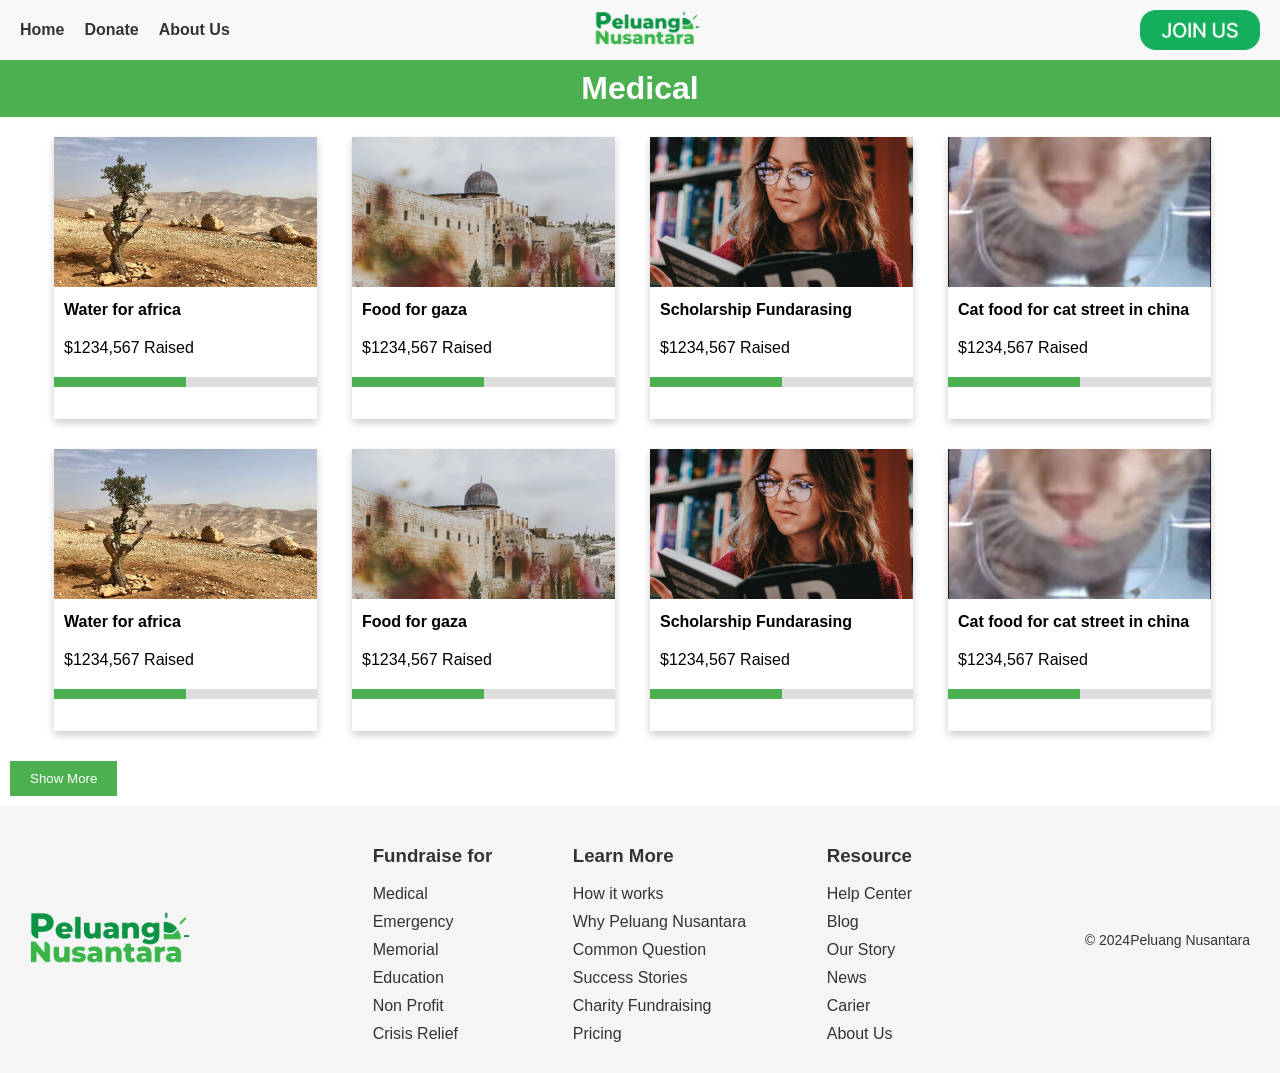
==== html/donationinti.html @ 49c1fcc0 "Update: added donation pages" ====
<!DOCTYPE html>
<html>

<head>
    <meta charset="UTF-8">
    <meta name="viewport" content="width=device-width, initial-scale=1.0">
    <title>Peluang Nusantara - Home</title>
    <link rel="stylesheet" href="../css/navbar.css">
    <link rel="stylesheet" href="../css/donationinti.css">
    <link rel="stylesheet" href="../css/footer-atass.css">
    <link rel="stylesheet" href="../css/footer-bawah.css">
</head>

<body>
    <header>
        <nav>
            <ul>
                <li><a href="../html/home.html">Home</a></li>
                <li><a href="../html/donationmenu.html">Donate</a></li>
                <li><a href="#">About Us</a></li>
                <!-- <li><a href="#">Contact</a></li> -->
            </ul>
        </nav>
        <a href="../html/home.html">
            <div class="mylogo"><img src="../assets/logo.png" alt=""></div>
        </a>
        <a href="../html/register.html" class="joinuss"><img src="../assets/join-us.png" alt=""></a>
    </header>

    <div class="title">
        <h1>Medical</h1>
    </div>

    <div class="container">
        <div class="card">
            <img src="../assets/desert.jpg"
                alt="Water for Africa" class="card-img">
            <div class="card-title">Water for africa</div>
            <div class="card-text">$1234,567 Raised</div>
            <div class="progress-container">
                <div class="progress-bar"></div>
            </div>
        </div>
        <div class="card">
            <img src="../assets/food.png"
                alt="Food for Gaza" class="card-img">
            <div class="card-title">Food for gaza</div>
            <div class="card-text">$1234,567 Raised</div>
            <div class="progress-container">
                <div class="progress-bar"></div>
            </div>
        </div>
        <div class="card">
            <img src="../assets/kevin-lehtla.jpg"
                alt="Scholarship Fundarasing" class="card-img">
            <div class="card-title">Scholarship Fundarasing</div>
            <div class="card-text">$1234,567 Raised</div>
            <div class="progress-container">
                <div class="progress-bar"></div>
            </div>
        </div>
        <div class="card">
            <img src="../assets/catFood.png"
                alt="Cat Food for Cat Street in China" class="card-img">
            <div class="card-title">Cat food for cat street in china</div>
            <div class="card-text">$1234,567 Raised</div>
            <div class="progress-container">
                <div class="progress-bar"></div>
            </div>
        </div>
    </div>

    <div class="container">
        <div class="card">
            <img src="../assets/desert.jpg"
                alt="Water for Africa" class="card-img">
            <div class="card-title">Water for africa</div>
            <div class="card-text">$1234,567 Raised</div>
            <div class="progress-container">
                <div class="progress-bar"></div>
            </div>
        </div>
        <div class="card">
            <img src="../assets/food.png"
                alt="Food for Gaza" class="card-img">
            <div class="card-title">Food for gaza</div>
            <div class="card-text">$1234,567 Raised</div>
            <div class="progress-container">
                <div class="progress-bar"></div>
            </div>
        </div>
        <div class="card">
            <img src="../assets/kevin-lehtla.jpg"
                alt="Scholarship Fundarasing" class="card-img">
            <div class="card-title">Scholarship Fundarasing</div>
            <div class="card-text">$1234,567 Raised</div>
            <div class="progress-container">
                <div class="progress-bar"></div>
            </div>
        </div>
        <div class="card">
            <img src="../assets/catFood.png"
                alt="Cat Food for Cat Street in China" class="card-img">
            <div class="card-title">Cat food for cat street in china</div>
            <div class="card-text">$1234,567 Raised</div>
            <div class="progress-container">
                <div class="progress-bar"></div>
            </div>
        </div>
    </div>

    <button class="btn">Show More</button>

    <footer class="footer">
        <div class="footer-logo">
            <div class="mylogo-footer"><img src="../assets/logo.png" alt="Peluang Nusantara Logo"></div>
        </div>
        <div class="footer-nav">
            <div>
                <h3>Fundraise for</h3>
                <ul>
                    <li><a href="../html/donationinti.html">Medical</a></li>
                    <li><a href="../html/donationinti.html">Emergency</a></li>
                    <li><a href="../html/donationinti.html">Memorial</a></li>
                    <li><a href="../html/donationinti.html">Education</a></li>
                    <li><a href="../html/donationinti.html">Non Profit</a></li>
                    <li><a href="../html/donationinti.html">Crisis Relief</a></li>
                </ul>
            </div>
            <div>
                <h3>Learn More</h3>
                <ul>
                    <li><a href="#">How it works</a></li>
                    <li><a href="#">Why Peluang Nusantara</a></li>
                    <li><a href="#">Common Question</a></li>
                    <li><a href="#">Success Stories</a></li>
                    <li><a href="#">Charity Fundraising</a></li>
                    <li><a href="#">Pricing</a></li>
                </ul>
            </div>
            <div>
                <h3>Resource</h3>
                <ul>
                    <li><a href="#">Help Center</a></li>
                    <li><a href="#">Blog</a></li>
                    <li><a href="#">Our Story</a></li>
                    <li><a href="#">News</a></li>
                    <li><a href="#">Carier</a></li>
                    <li><a href="#">About Us</a></li>
                </ul>
            </div>
        </div>
        <div class="footer-links">
            <a href="#">© 2024Peluang Nusantara</a>
            <!-- <a href="#">Terms</a>
            <a href="#">Privacy Notice</a>
            <a href="#">Legal</a>
            <a href="#">Accessibility Statement</a>
            <a href="#">Your Privacy Cookies</a> -->
        </div>
    </footer>

</body>

</html>
---- css/navbar.css ----
body {
  margin: 0;
  font-family: sans-serif;
}

header {
  display: flex;
  justify-content: space-between;
  align-items: center;
  padding: 10px 20px;
  background-color: #f8f8f8;
  box-shadow: 0px 2px 4px rgba(0, 0, 0, 0.1);
}

nav ul {
  display: flex;
  list-style-type: none;
  padding: 0;
  margin: 0;
}

nav ul li {
  margin-right: 20px;
}

nav ul li a {
  text-decoration: none;
  color: #333;
  font-weight: bold;
  transition: color 0.3s ease;
}

nav ul li a:hover {
  color: #007BFF;
}

.mylogo {
  position: absolute;
  left: 46%;
  transform: translateX(-50%);
  transform: translateY(-50%);
}

.mylogo img {
  max-height: 50px;
}

.joinuss {
  display: flex;
  align-items: center;
}

.joinuss img {
  max-height: 40px;
  transition: transform 0.3s ease;
}

.joinuss img:hover {
  transform: scale(1.1);
}
---- css/donationinti.css ----
body {
    font-family: Arial, sans-serif;
}

.container {
    display: flex;
    flex-wrap: wrap;
    justify-content: center;
}

.card {
    width: 263px;
    height: 282px;
    margin: 10px 25px 20px 10px;
    background-color: #fff;
    box-shadow: 0 4px 8px 0 rgba(0, 0, 0, 0.2);
    transition: 0.3s;
}

.card:hover {
    box-shadow: 0 8px 16px 0 rgba(0, 0, 0, 0.2);
}

.card-img {
    width: 100%;
    height: 150px;
    object-fit: cover;
}

.card-title {
    padding: 10px;
    font-weight: bold;
}

.card-text {
    padding: 10px;
}

.progress-container {
    width: 100%;
    height: 10px;
    background-color: #ddd;
    margin: 10px 0;
}

.progress-bar {
    height: 100%;
    background-color: #4CAF50;
    width: 50%;
    /* Adjust percentage as needed */
}

.btn {
    padding: 10px 20px;
    background-color: #4CAF50;
    color: white;
    border: none;
    cursor: pointer;
    margin: 10px;
}

.btn:hover {
    background-color: #3e8e41;
}

.title {
    text-align: center;
    padding: 10px;
    background-color: #4CAF50;
    color: white;
    margin-bottom: 10px;
}

.title h1 {
    margin: 0;
}
---- css/footer-atass.css ----
.footer {
    display: flex;
    justify-content: space-between;
    align-items: center;
    padding: 20px;
    background-color: #f5f5f5;
    color: #333;
}

.footer-logo {
    display: flex;
    align-items: center;
}

.footer-logo img {
    width: 180px;
    height: auto;
    margin-right: 10px;
}

.footer-nav {
    display: flex;
    justify-content: space-around;
    width: 50%;
}

.footer-nav ul {
    list-style: none;
    padding: 0;
    margin: 0;
}

.footer-nav li {
    margin-bottom: 10px;
}

.footer-nav a {
    color: #333;
    text-decoration: none;
}

.footer-nav a:hover {
    text-decoration: underline;
}
---- css/footer-bawah.css ----
/* Footer Links */
.footer-links {
  display: flex;
  justify-content: space-between;
  align-items: center;
  margin-top: 20px;
  margin-bottom: 20px;
}

.footer-links a {
  color: #333;
  text-decoration: none;
  font-size: 14px;
  font-weight: 400;
  margin: -10px 10px;
}

.footer-links a:hover {
  text-decoration: underline;
}
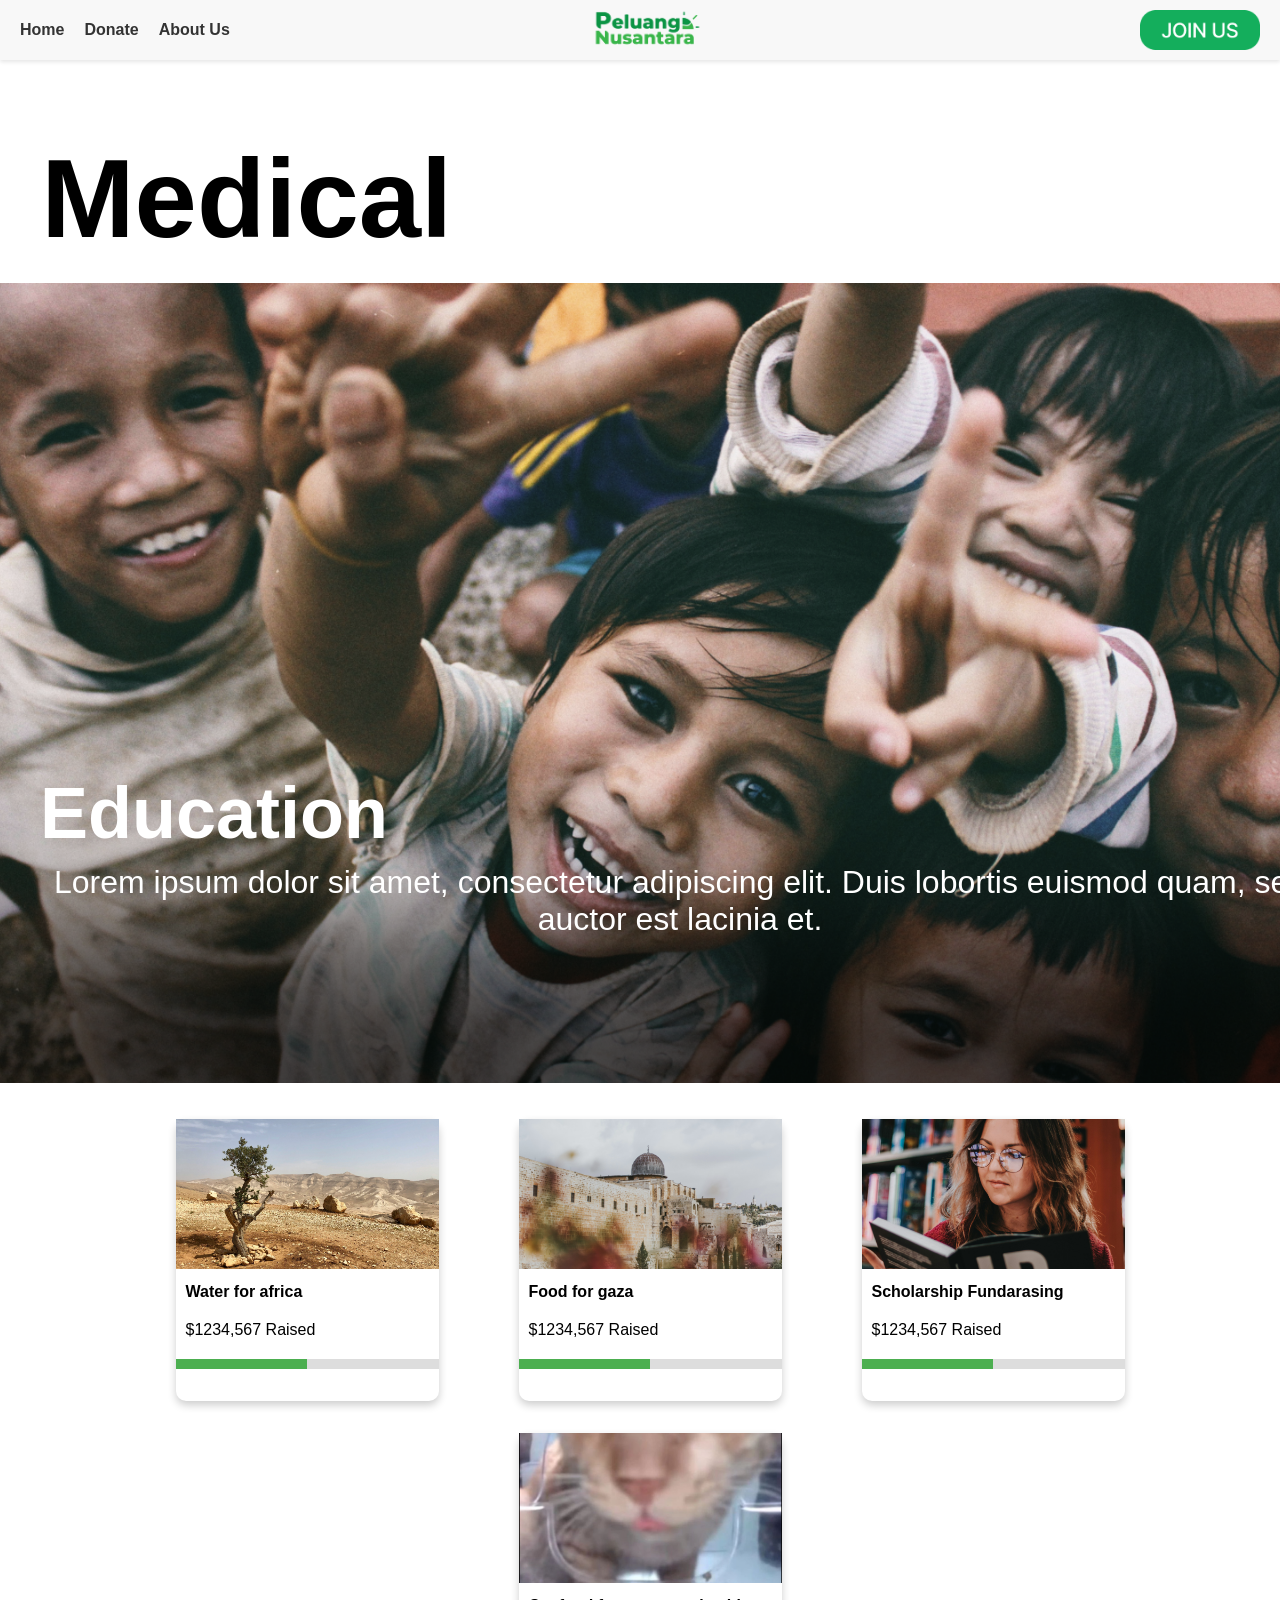
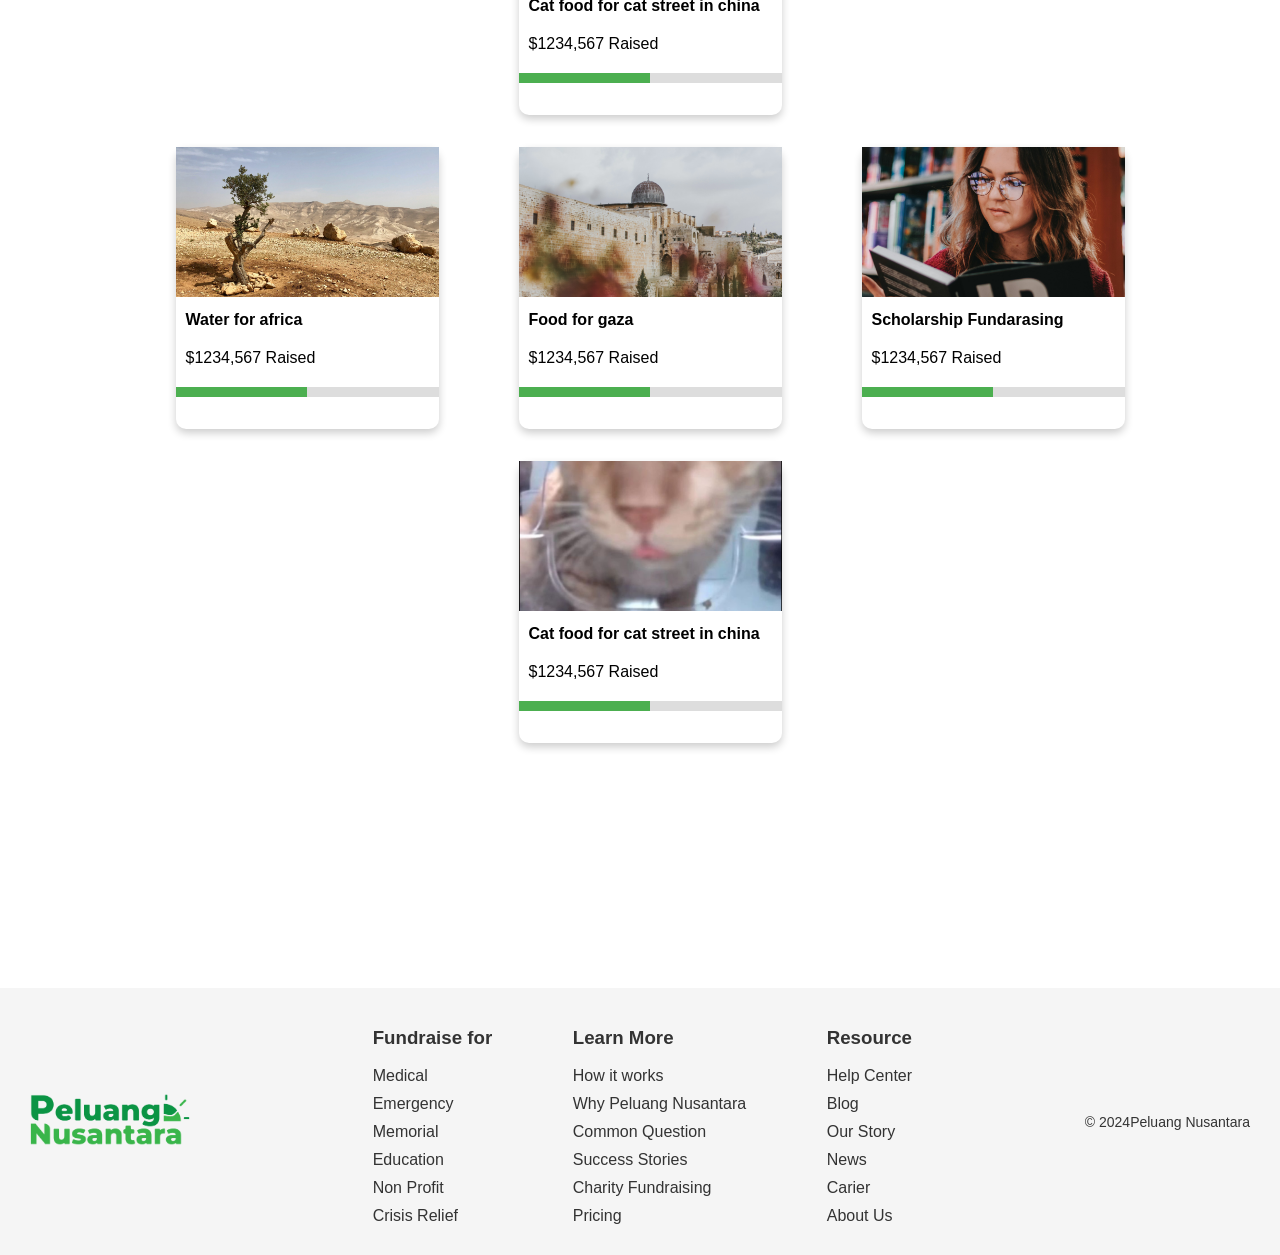
==== commit 4e402803: "Update: polishing the websites look" ====
--- a/html/donationinti.html
+++ b/html/donationinti.html
@@ -31,81 +31,107 @@
         <h1>Medical</h1>
     </div>
 
-    <div class="container">
-        <div class="card">
-            <img src="../assets/desert.jpg"
-                alt="Water for Africa" class="card-img">
-            <div class="card-title">Water for africa</div>
-            <div class="card-text">$1234,567 Raised</div>
-            <div class="progress-container">
-                <div class="progress-bar"></div>
-            </div>
-        </div>
-        <div class="card">
-            <img src="../assets/food.png"
-                alt="Food for Gaza" class="card-img">
-            <div class="card-title">Food for gaza</div>
-            <div class="card-text">$1234,567 Raised</div>
-            <div class="progress-container">
-                <div class="progress-bar"></div>
-            </div>
-        </div>
-        <div class="card">
-            <img src="../assets/kevin-lehtla.jpg"
-                alt="Scholarship Fundarasing" class="card-img">
-            <div class="card-title">Scholarship Fundarasing</div>
-            <div class="card-text">$1234,567 Raised</div>
-            <div class="progress-container">
-                <div class="progress-bar"></div>
-            </div>
-        </div>
-        <div class="card">
-            <img src="../assets/catFood.png"
-                alt="Cat Food for Cat Street in China" class="card-img">
-            <div class="card-title">Cat food for cat street in china</div>
-            <div class="card-text">$1234,567 Raised</div>
-            <div class="progress-container">
-                <div class="progress-bar"></div>
+    <div class="lower-container">
+        <div class="lower-category">
+            <img src="../assets/education.png" alt="Education">
+            <div class="overlay">
+                <h3>Education</h3>
+                <p>Lorem ipsum dolor sit amet, consectetur adipiscing elit. Duis lobortis euismod quam, sed auctor
+                    est lacinia
+                    et.
+                </p>
+                <button>
+                    <a href="information.html">
+                        <strong>Learn More</strong>
+                    </a>
+                </button>
             </div>
         </div>
     </div>
 
     <div class="container">
         <div class="card">
-            <img src="../assets/desert.jpg"
-                alt="Water for Africa" class="card-img">
-            <div class="card-title">Water for africa</div>
-            <div class="card-text">$1234,567 Raised</div>
-            <div class="progress-container">
-                <div class="progress-bar"></div>
-            </div>
+            <a href="information.html">
+                <img src="../assets/desert.jpg" alt="Water for Africa" class="card-img">
+                <div class="card-title">Water for africa</div>
+                <div class="card-text">$1234,567 Raised</div>
+                <div class="progress-container">
+                    <div class="progress-bar"></div>
+                </div>
+            </a>
         </div>
         <div class="card">
-            <img src="../assets/food.png"
-                alt="Food for Gaza" class="card-img">
-            <div class="card-title">Food for gaza</div>
-            <div class="card-text">$1234,567 Raised</div>
-            <div class="progress-container">
-                <div class="progress-bar"></div>
-            </div>
+            <a href="information.html">
+                <img src="../assets/food.png" alt="Food for Gaza" class="card-img">
+                <div class="card-title">Food for gaza</div>
+                <div class="card-text">$1234,567 Raised</div>
+                <div class="progress-container">
+                    <div class="progress-bar"></div>
+                </div>
+            </a>
         </div>
         <div class="card">
-            <img src="../assets/kevin-lehtla.jpg"
-                alt="Scholarship Fundarasing" class="card-img">
-            <div class="card-title">Scholarship Fundarasing</div>
-            <div class="card-text">$1234,567 Raised</div>
-            <div class="progress-container">
-                <div class="progress-bar"></div>
-            </div>
+            <a href="information.html">
+                <img src="../assets/kevin-lehtla.jpg" alt="Scholarship Fundarasing" class="card-img">
+                <div class="card-title">Scholarship Fundarasing</div>
+                <div class="card-text">$1234,567 Raised</div>
+                <div class="progress-container">
+                    <div class="progress-bar"></div>
+                </div>
+            </a>
         </div>
         <div class="card">
-            <img src="../assets/catFood.png"
-                alt="Cat Food for Cat Street in China" class="card-img">
-            <div class="card-title">Cat food for cat street in china</div>
-            <div class="card-text">$1234,567 Raised</div>
-            <div class="progress-container">
-                <div class="progress-bar"></div>
-            </div>
+            <a href="information.html">
+                <img src="../assets/catFood.png" alt="Cat Food for Cat Street in China" class="card-imgs">
+                <div class="card-title">Cat food for cat street in china</div>
+                <div class="card-text">$1234,567 Raised</div>
+                <div class="progress-container">
+                    <div class="progress-bar"></div>
+                </div>
+            </a>
+        </div>
+    </div>
+
+    <div class="container">
+        <div class="card">
+            <a href="information.html">
+                <img src="../assets/desert.jpg" alt="Water for Africa" class="card-img">
+                <div class="card-title">Water for africa</div>
+                <div class="card-text">$1234,567 Raised</div>
+                <div class="progress-container">
+                    <div class="progress-bar"></div>
+                </div>
+            </a>
+        </div>
+        <div class="card">
+            <a href="information.html">
+                <img src="../assets/food.png" alt="Food for Gaza" class="card-img">
+                <div class="card-title">Food for gaza</div>
+                <div class="card-text">$1234,567 Raised</div>
+                <div class="progress-container">
+                    <div class="progress-bar"></div>
+                </div>
+            </a>
+        </div>
+        <div class="card">
+            <a href="information.html">
+                <img src="../assets/kevin-lehtla.jpg" alt="Scholarship Fundarasing" class="card-img">
+                <div class="card-title">Scholarship Fundarasing</div>
+                <div class="card-text">$1234,567 Raised</div>
+                <div class="progress-container">
+                    <div class="progress-bar"></div>
+                </div>
+            </a>
+        </div>
+        <div class="card">
+            <a href="information.html">
+                <img src="../assets/catFood.png" alt="Cat Food for Cat Street in China" class="card-img">
+                <div class="card-title">Cat food for cat street in china</div>
+                <div class="card-text">$1234,567 Raised</div>
+                <div class="progress-container">
+                    <div class="progress-bar"></div>
+                </div>
+            </a>
         </div>
     </div>
 
--- a/css/donationinti.css
+++ b/css/donationinti.css
@@ -1,5 +1,83 @@
 body {
     font-family: Arial, sans-serif;
+}
+
+.lower-container {
+    display: block;
+}
+
+.lower-container img {
+    width: 100%;
+    height: 100%;
+    object-fit: cover;
+}
+
+.lower-container a {
+    text-decoration: none;
+    color: inherit;
+    display: block;
+    padding: 20px 0;
+}
+
+.lower-category {
+    position: relative;
+    width: 100%;
+    height: 800px;
+    box-sizing: border-box;
+    overflow: hidden;
+}
+
+.lower-category .overlay {
+    position: absolute;
+    top: 0;
+    left: 0;
+    width: 100%;
+    height: 100%;
+    color: white;
+    display: flex;
+    flex-direction: column;
+    align-items: baseline;
+    justify-content: end;
+    text-align: center;
+    padding: 20px;
+    border-radius: 10px;
+}
+
+.lower-category .overlay button {
+    color: black;
+    transform: translate(446%, -50%);
+    border-radius: 67px;
+    width: 7em;
+    height: 2em;
+    font-size: 3em;
+}
+
+.lower-category h3 {
+    margin: 20px 20px 10px;
+    font-size: 4.5rem;
+}
+
+.lower-category p {
+    margin: 0 0 69px;
+    font-size: 2rem;
+}
+
+.button {
+    display: block;
+    width: 150px;
+    padding: 10px;
+    margin: 20px auto;
+    background-color: #008CBA;
+    color: #fff;
+    text-align: center;
+    text-decoration: none;
+    display: inline-block;
+    font-size: 16px;
+    border-radius: 5px;
+}
+
+.button:hover {
+    background-color: #0077cc;
 }
 
 .container {
@@ -11,10 +89,16 @@
 .card {
     width: 263px;
     height: 282px;
-    margin: 10px 25px 20px 10px;
+    margin: 36px 30px -4px 50px;
     background-color: #fff;
     box-shadow: 0 4px 8px 0 rgba(0, 0, 0, 0.2);
     transition: 0.3s;
+    border-radius: 10px;
+}
+
+.card a{
+    text-decoration: none;
+    color: black;
 }
 
 .card:hover {
@@ -22,6 +106,12 @@
 }
 
 .card-img {
+    width: 100%;
+    height: 150px;
+    object-fit: cover;
+}
+
+.card-imgs {
     width: 100%;
     height: 150px;
     object-fit: cover;
@@ -56,7 +146,10 @@
     color: white;
     border: none;
     cursor: pointer;
-    margin: 10px;
+    margin: 4em 2em 2em 2em;
+    font-size: 2em;
+    border-radius: 18px;
+    transform: translate(667%);
 }
 
 .btn:hover {
@@ -64,11 +157,15 @@
 }
 
 .title {
-    text-align: center;
+    /* text-align: center; */
     padding: 10px;
-    background-color: #4CAF50;
-    color: white;
+    /* background-color: #4CAF50; */
+    color: black;
     margin-bottom: 10px;
+    font-size: 3.5rem;
+    transform: translateX(3%);
+    margin-top: 5%;
+    max-width: 80%;
 }
 
 .title h1 {
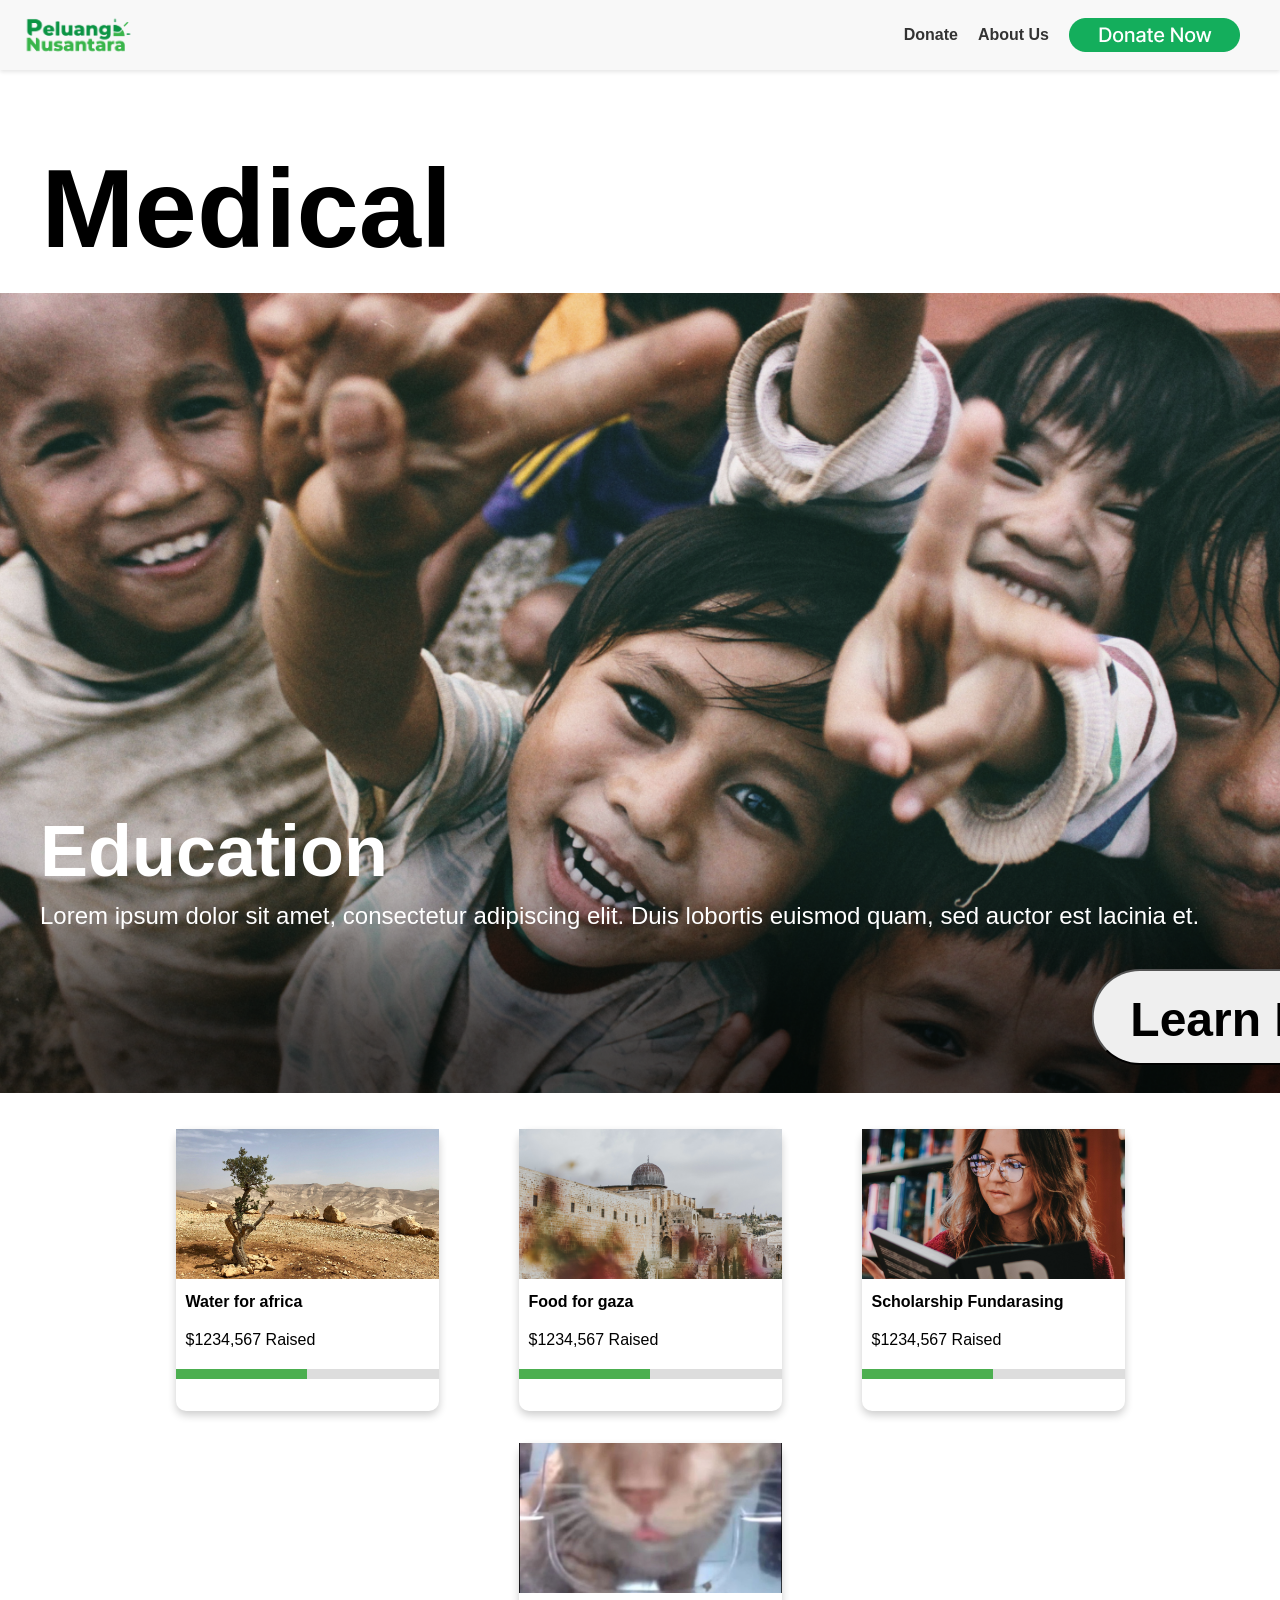
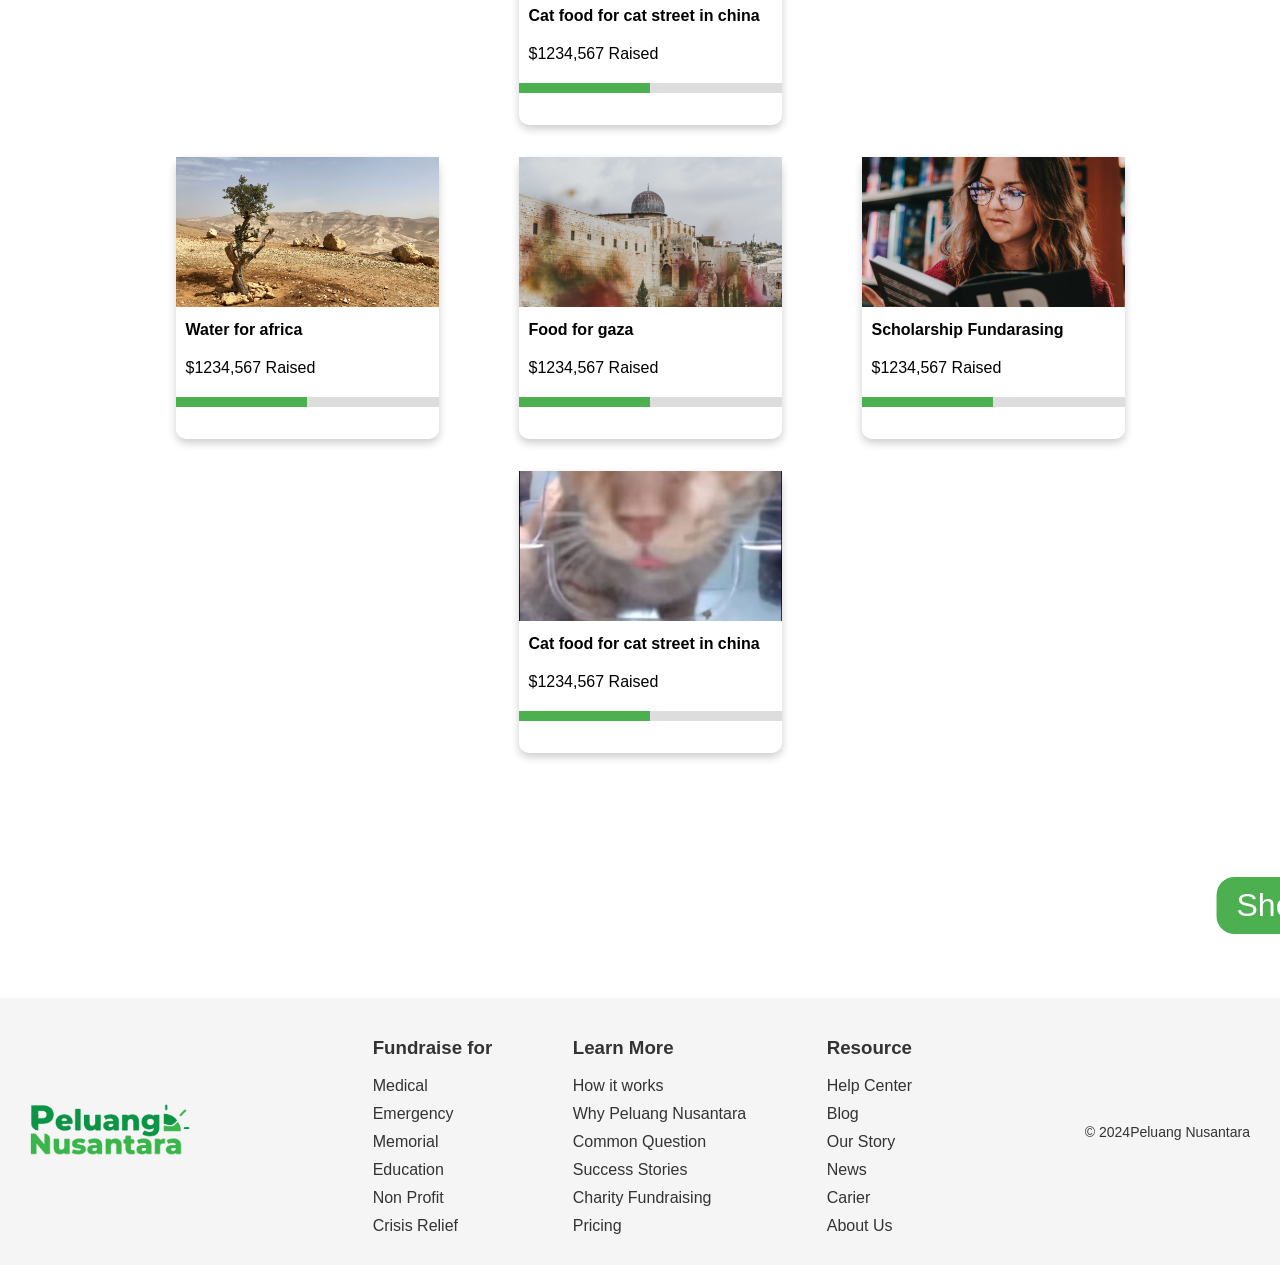
==== commit 29f6d41d: "Update: Navbar Update" ====
--- a/html/donationinti.html
+++ b/html/donationinti.html
@@ -13,18 +13,15 @@
 
 <body>
     <header>
+        <a href="../html/home.html"><div class="mylogo"><img src="../assets/logo.png" alt=""></div></a>
         <nav>
             <ul>
-                <li><a href="../html/home.html">Home</a></li>
+                <!-- <li><a href="../html/home.html">Home</a></li> -->
                 <li><a href="../html/donationmenu.html">Donate</a></li>
                 <li><a href="#">About Us</a></li>
-                <!-- <li><a href="#">Contact</a></li> -->
+                <li><a href="../html/register.html" class="joinuss"><img src="../assets/btn2.png" alt=""></a></li>
             </ul>
         </nav>
-        <a href="../html/home.html">
-            <div class="mylogo"><img src="../assets/logo.png" alt=""></div>
-        </a>
-        <a href="../html/register.html" class="joinuss"><img src="../assets/join-us.png" alt=""></a>
     </header>
 
     <div class="title">
--- a/css/navbar.css
+++ b/css/navbar.css
@@ -17,6 +17,7 @@
   list-style-type: none;
   padding: 0;
   margin: 0;
+  align-items: center;
 }
 
 nav ul li {
@@ -35,10 +36,12 @@
 }
 
 .mylogo {
-  position: absolute;
+  /* position: absolute;
   left: 46%;
   transform: translateX(-50%);
-  transform: translateY(-50%);
+  transform: translateY(-50%); */
+  display: flex;
+  justify-content: left;
 }
 
 .mylogo img {
--- a/css/donationinti.css
+++ b/css/donationinti.css
@@ -45,7 +45,7 @@
 
 .lower-category .overlay button {
     color: black;
-    transform: translate(446%, -50%);
+    transform: translate(313%, -50%);
     border-radius: 67px;
     width: 7em;
     height: 2em;
@@ -58,8 +58,8 @@
 }
 
 .lower-category p {
-    margin: 0 0 69px;
-    font-size: 2rem;
+    margin: 0 0 87px;
+    font-size: 1.5rem;
 }
 
 .button {
@@ -96,7 +96,7 @@
     border-radius: 10px;
 }
 
-.card a{
+.card a {
     text-decoration: none;
     color: black;
 }
@@ -149,7 +149,7 @@
     margin: 4em 2em 2em 2em;
     font-size: 2em;
     border-radius: 18px;
-    transform: translate(667%);
+    transform: translate(571%);
 }
 
 .btn:hover {
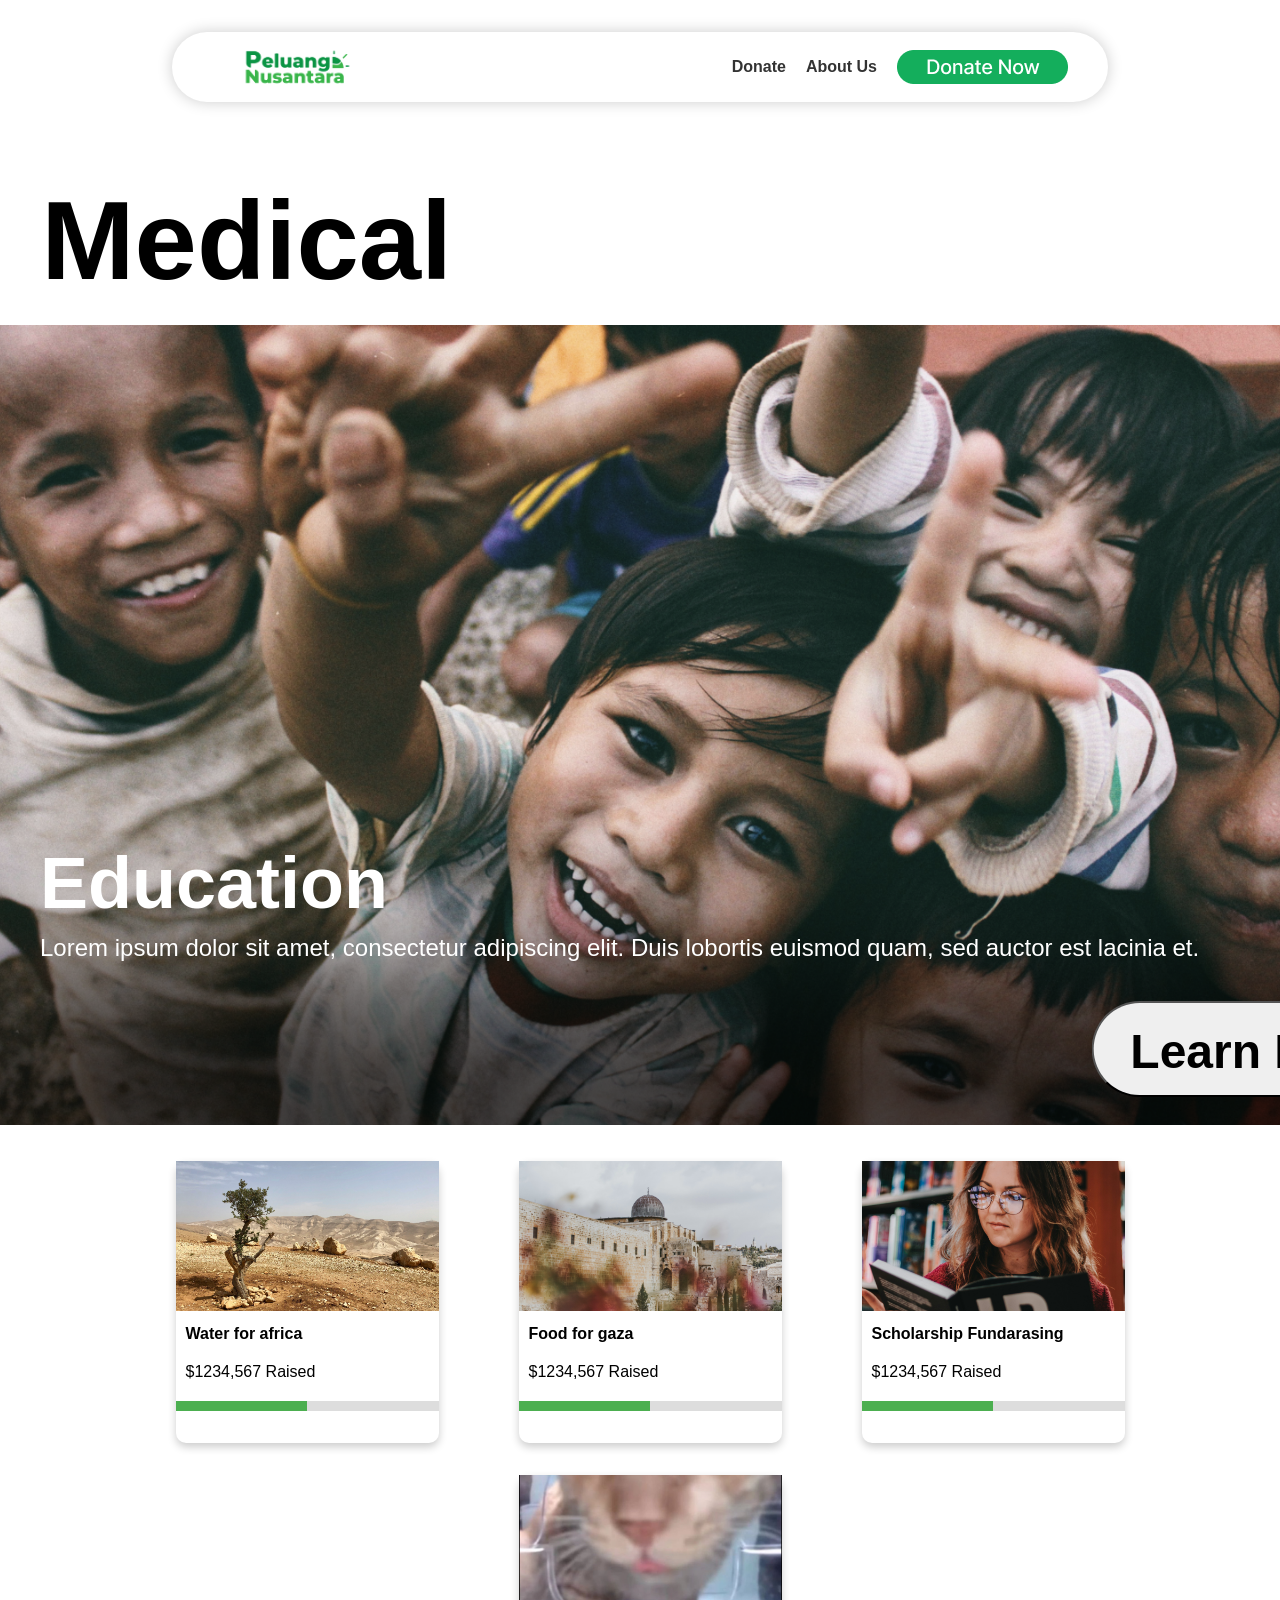
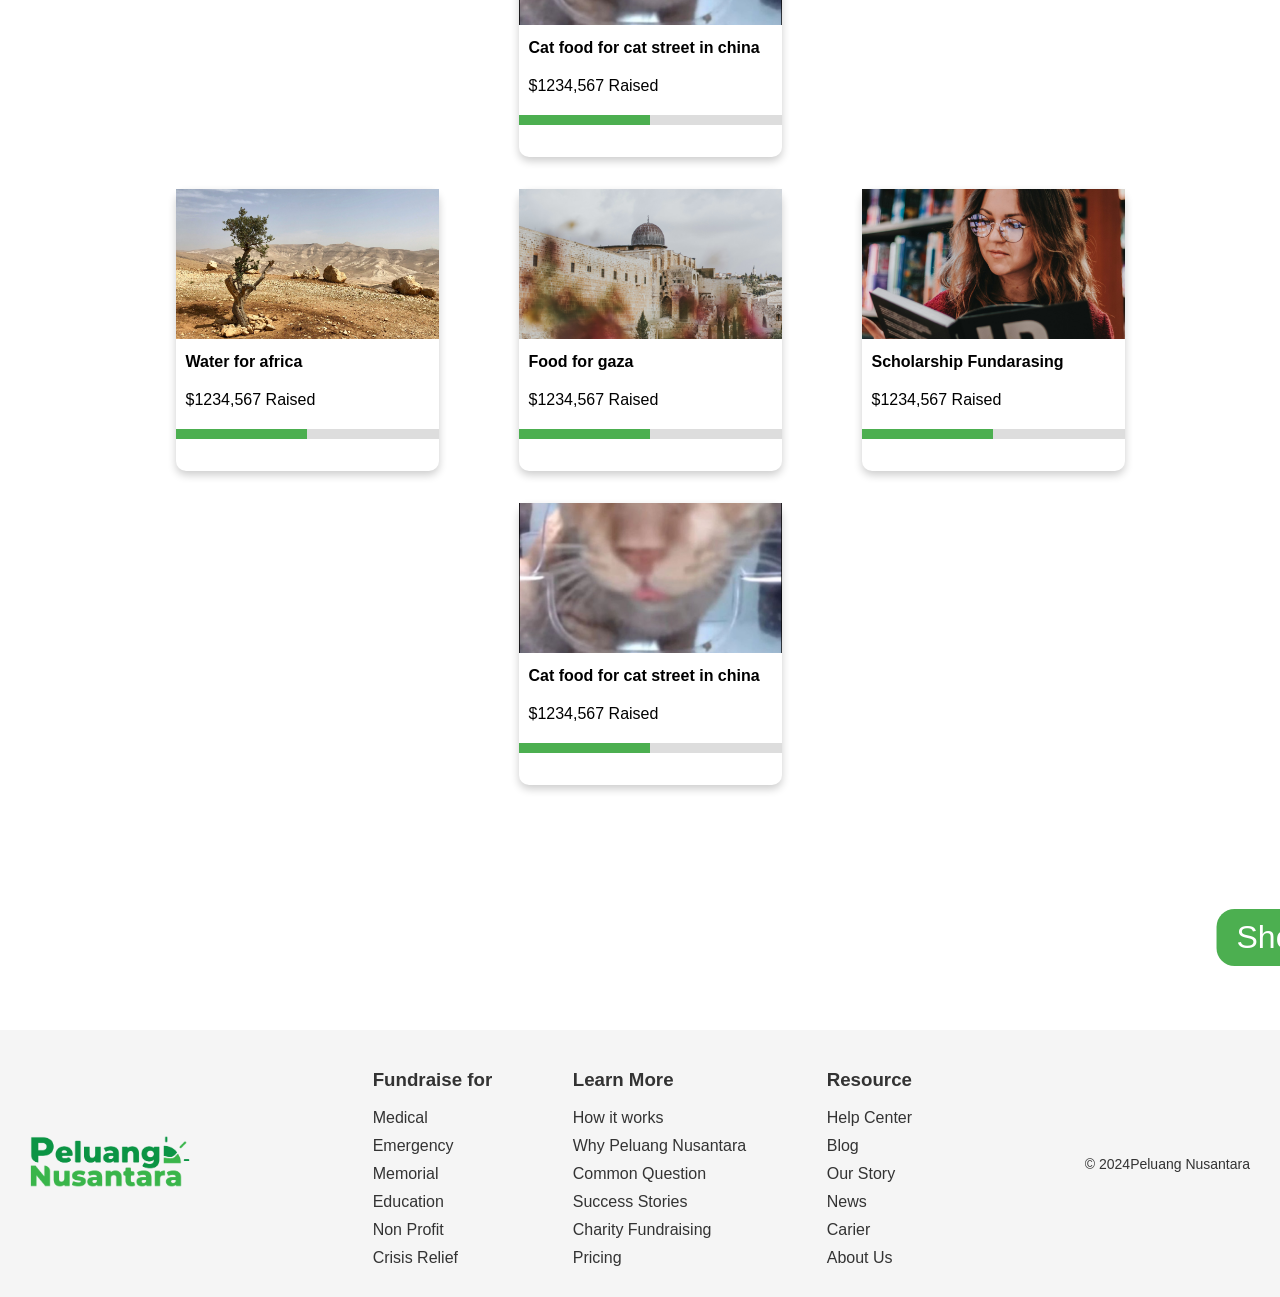
==== commit 1d082afc: "Update: Updated css styling to fit figma's style" ====
--- a/html/donationinti.html
+++ b/html/donationinti.html
@@ -13,15 +13,19 @@
 
 <body>
     <header>
-        <a href="../html/home.html"><div class="mylogo"><img src="../assets/logo.png" alt=""></div></a>
-        <nav>
-            <ul>
-                <!-- <li><a href="../html/home.html">Home</a></li> -->
-                <li><a href="../html/donationmenu.html">Donate</a></li>
-                <li><a href="#">About Us</a></li>
-                <li><a href="../html/register.html" class="joinuss"><img src="../assets/btn2.png" alt=""></a></li>
-            </ul>
-        </nav>
+        <div class="navbar">
+            <a href="../html/home.html">
+                <div class="mylogo"><img src="../assets/logo.png" alt=""></div>
+            </a>
+            <nav>
+                <ul>
+                    <!-- <li><a href="../html/home.html">Home</a></li> -->
+                    <li><a href="../html/donationmenu.html">Donate</a></li>
+                    <li><a href="#">About Us</a></li>
+                    <li><a href="../html/register.html" class="joinuss"><img src="../assets/btn2.png" alt=""></a></li>
+                </ul>
+            </nav>
+        </div>
     </header>
 
     <div class="title">
--- a/css/navbar.css
+++ b/css/navbar.css
@@ -5,11 +5,19 @@
 
 header {
   display: flex;
+  justify-content: center;
+}
+
+.navbar {
+  display: flex;
   justify-content: space-between;
   align-items: center;
   padding: 10px 20px;
-  background-color: #f8f8f8;
-  box-shadow: 0px 2px 4px rgba(0, 0, 0, 0.1);
+  background-color: rgba(255, 255, 255, 1);
+  box-shadow: 0px 0px 15px rgba(0, 0, 0, 0.2);
+  width: 70%;
+  border-radius: 40px;
+  margin-top: 2em;
 }
 
 nav ul {
@@ -46,6 +54,7 @@
 
 .mylogo img {
   max-height: 50px;
+  margin-left: 40%;
 }
 
 .joinuss {
--- a/css/footer-atass.css
+++ b/css/footer-atass.css
@@ -28,6 +28,7 @@
     list-style: none;
     padding: 0;
     margin: 0;
+    text-align: left;
 }
 
 .footer-nav li {
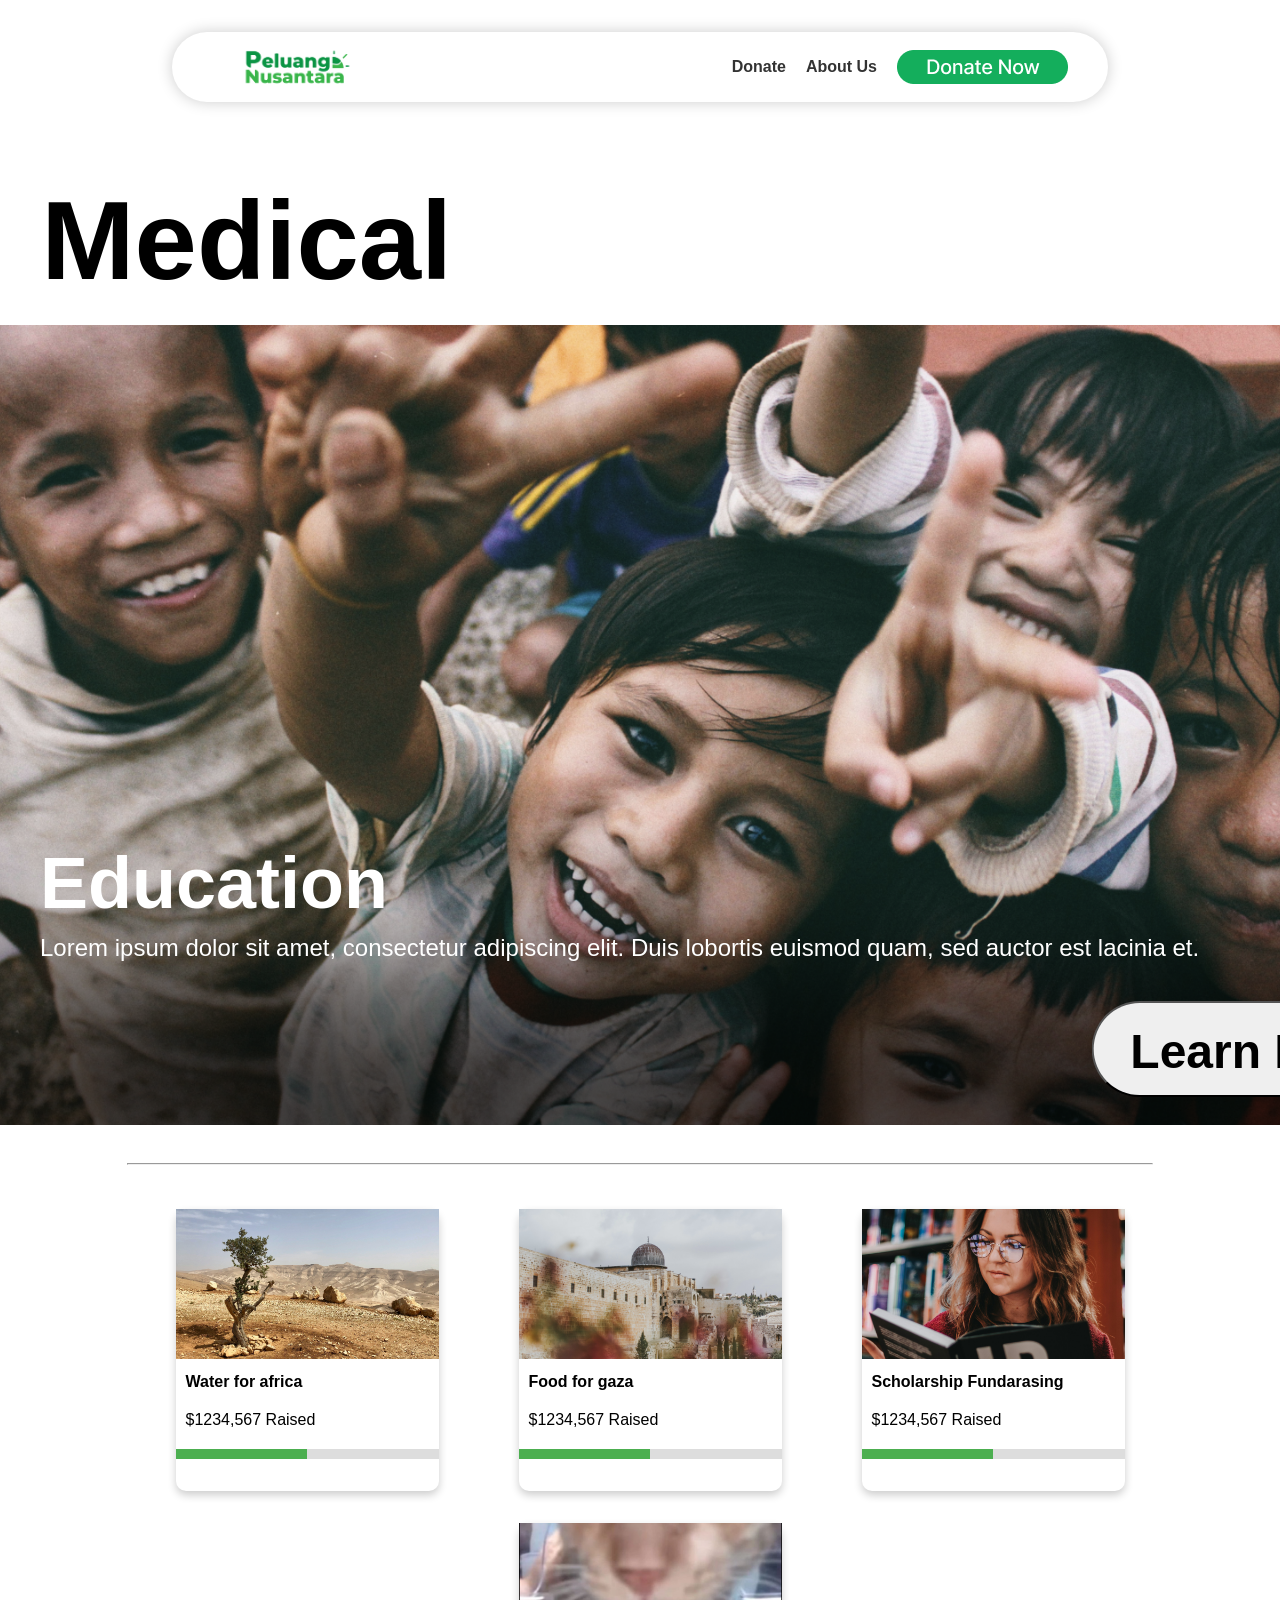
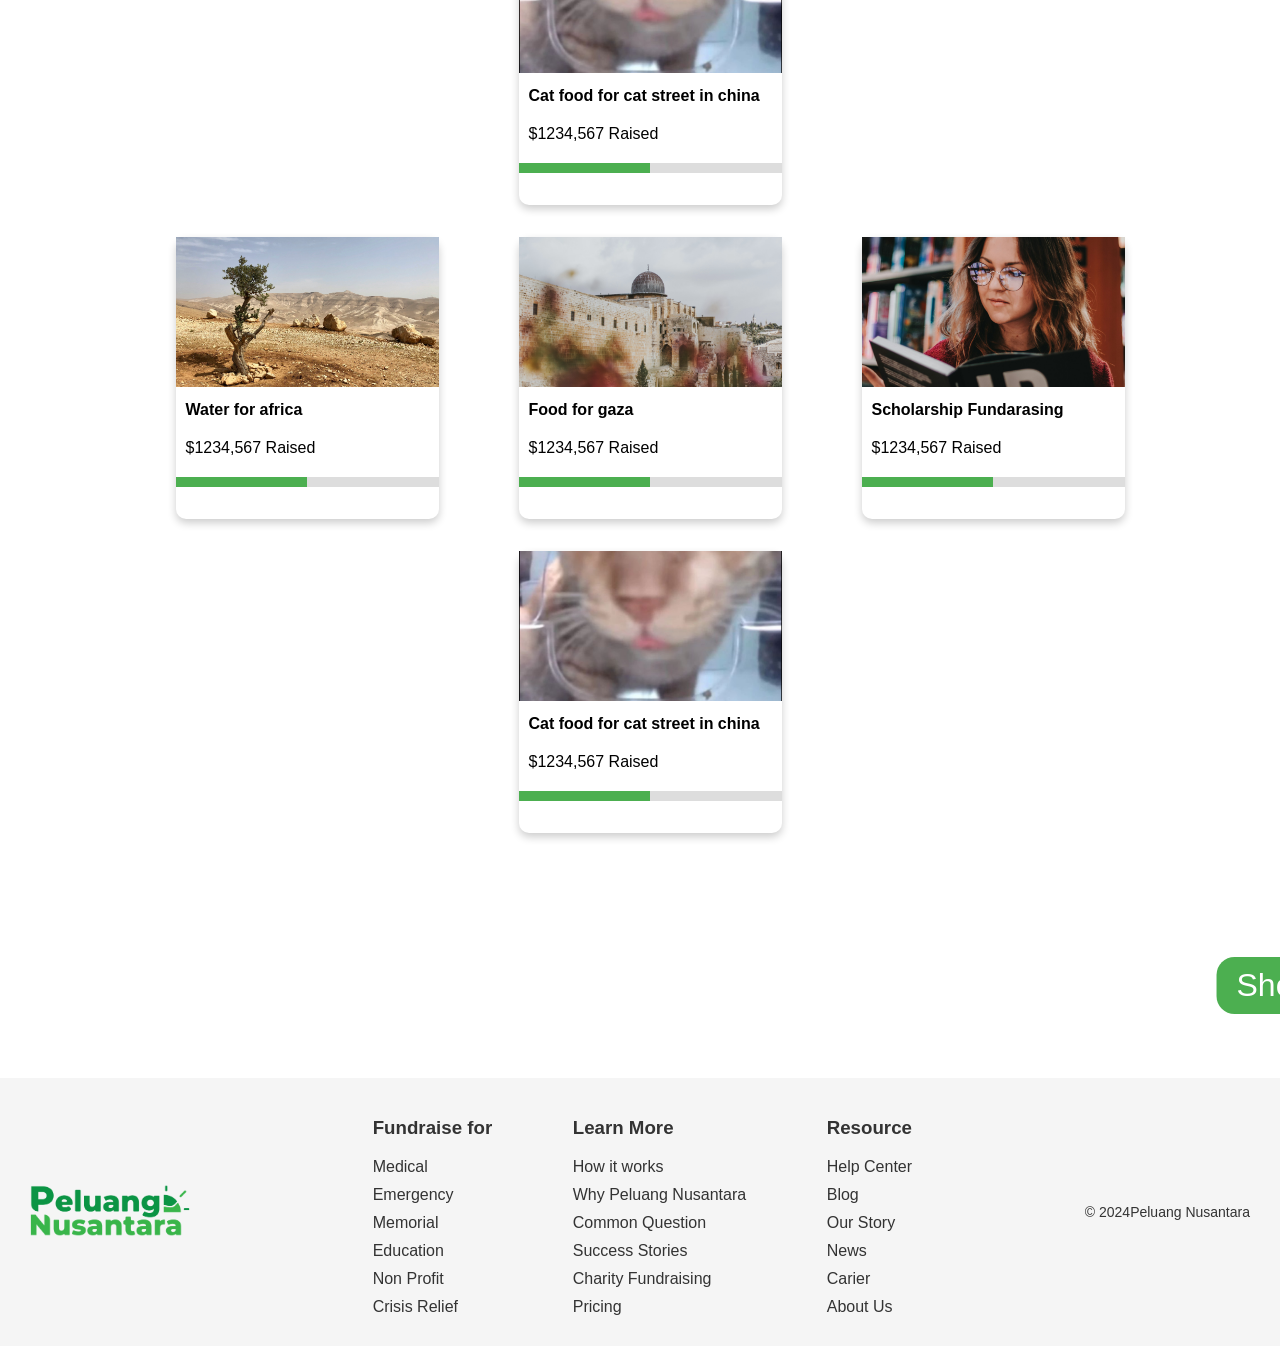
==== commit 1530e73a: "Update: Css styling for better spacing" ====
--- a/html/donationinti.html
+++ b/html/donationinti.html
@@ -49,7 +49,7 @@
             </div>
         </div>
     </div>
-
+    <hr>
     <div class="container">
         <div class="card">
             <a href="information.html">
--- a/css/donationinti.css
+++ b/css/donationinti.css
@@ -1,5 +1,10 @@
 body {
     font-family: Arial, sans-serif;
+}
+
+hr {
+    margin-top: 3%;
+    max-width: 80%;
 }
 
 .lower-container {
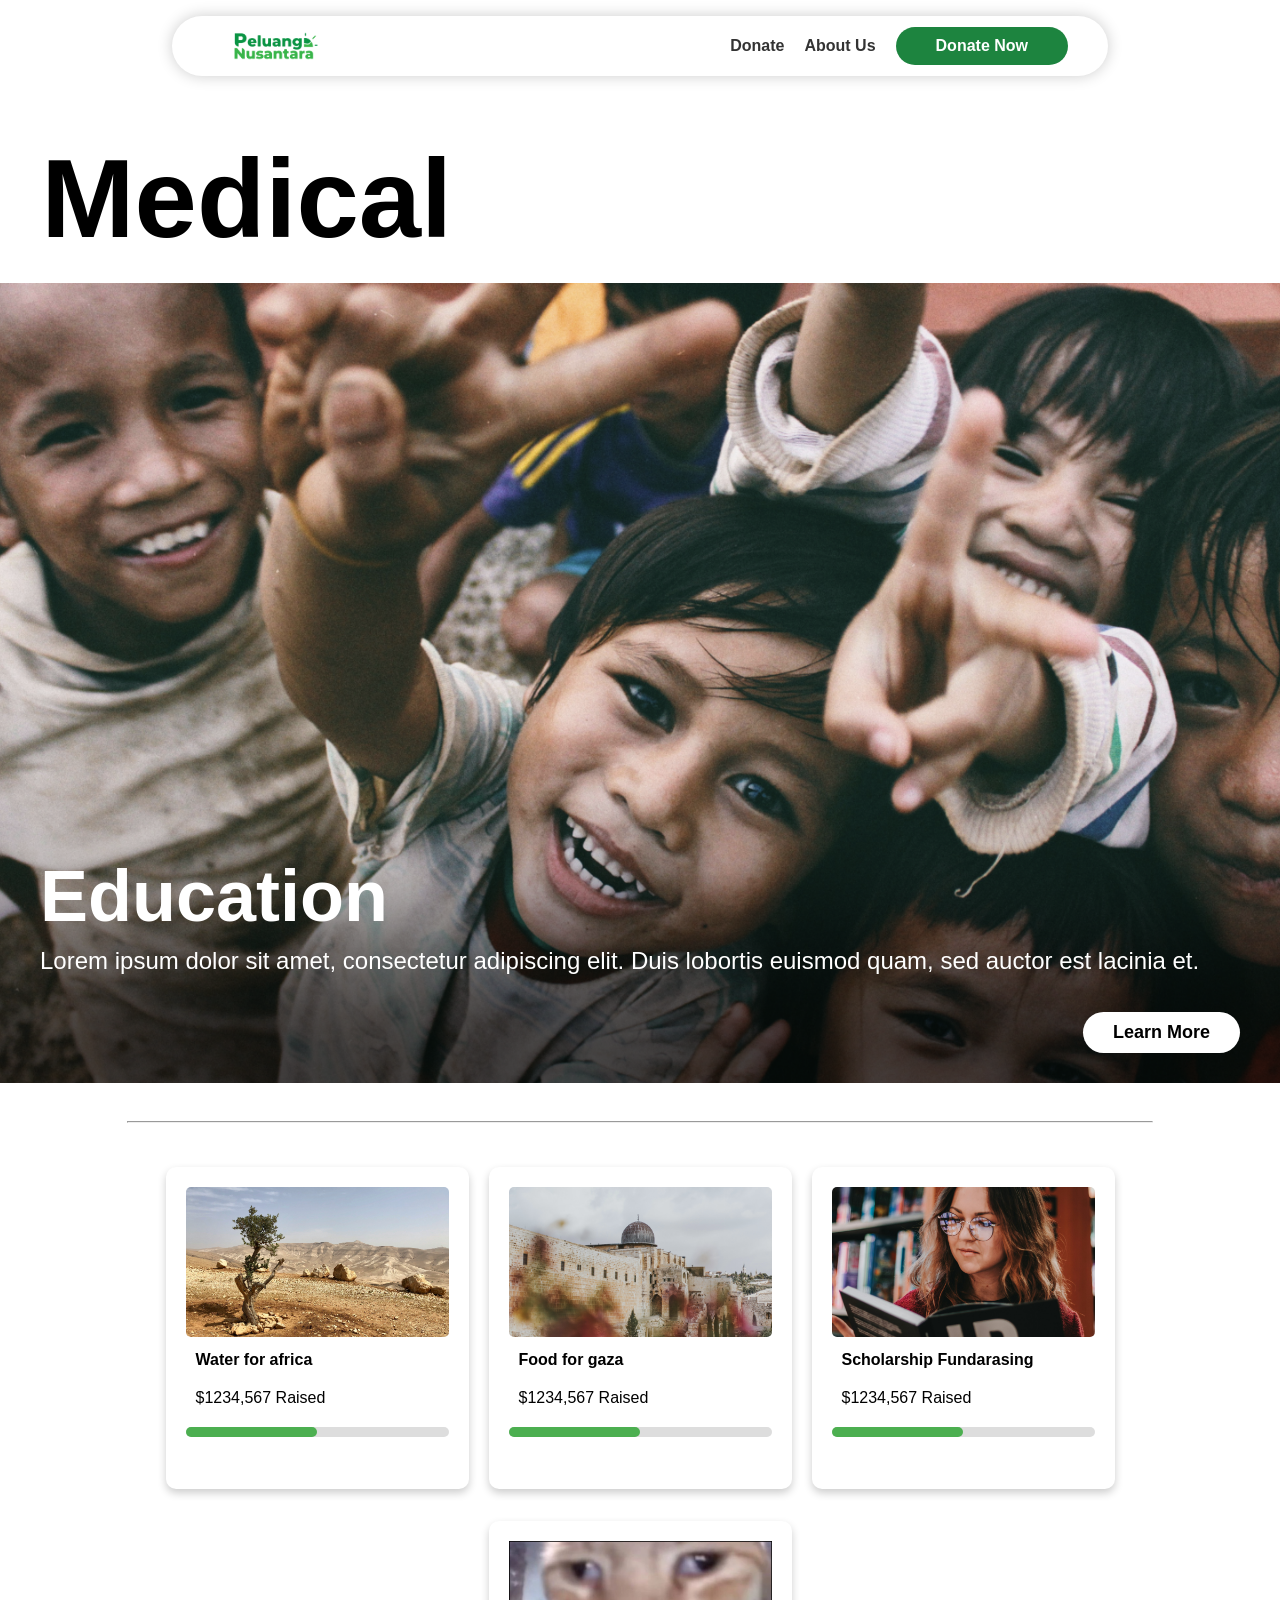
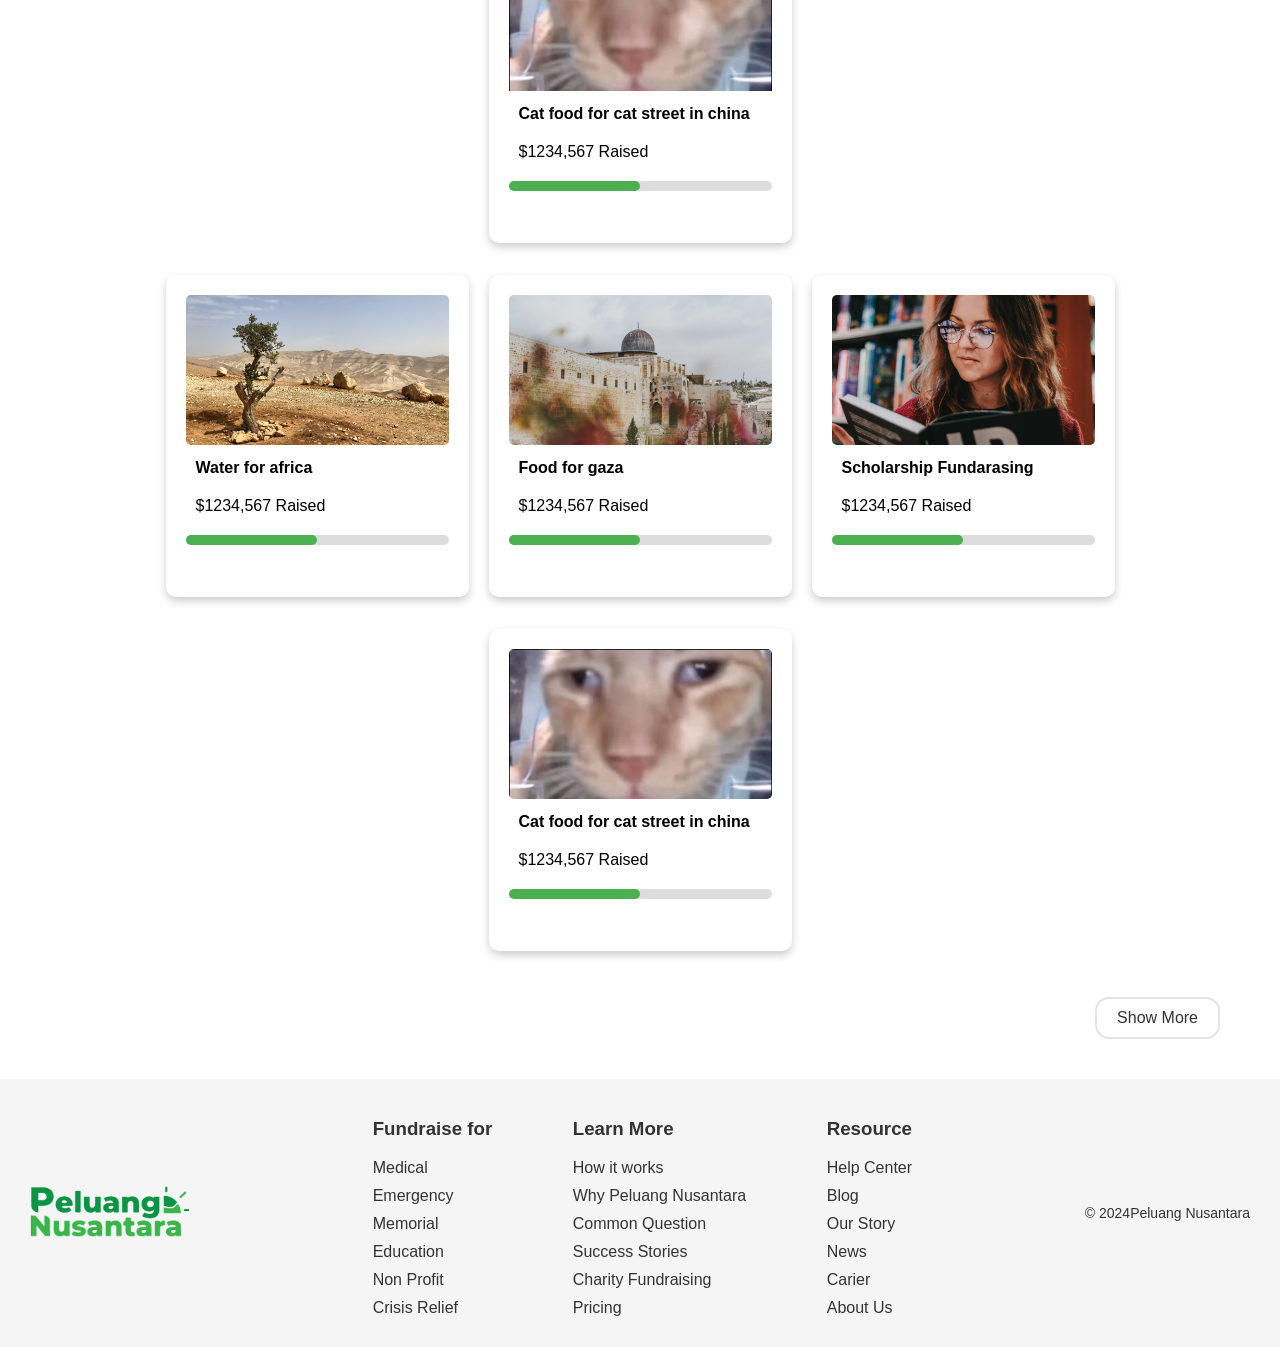
==== commit 1bdbcf71: "Update: Massive UI change for html and css for better viewing and decoration" ====
--- a/html/donationinti.html
+++ b/html/donationinti.html
@@ -15,14 +15,18 @@
     <header>
         <div class="navbar">
             <a href="../html/home.html">
-                <div class="mylogo"><img src="../assets/logo.png" alt=""></div>
+                <img src="../assets/logo.png" class="mylogo" alt="Homepage" loading="lazy">
             </a>
             <nav>
                 <ul>
                     <!-- <li><a href="../html/home.html">Home</a></li> -->
                     <li><a href="../html/donationmenu.html">Donate</a></li>
                     <li><a href="#">About Us</a></li>
-                    <li><a href="../html/register.html" class="joinuss"><img src="../assets/btn2.png" alt=""></a></li>
+                    <li>
+                        <a href="../html/register.html" class="joinuss">
+                            Donate Now
+                        </a>
+                    </li>
                 </ul>
             </nav>
         </div>
@@ -41,11 +45,11 @@
                     est lacinia
                     et.
                 </p>
-                <button>
-                    <a href="information.html">
-                        <strong>Learn More</strong>
-                    </a>
-                </button>
+                <div class="discover">
+                    <div class="discover-btn">
+                        <a href="../html/information.html">Learn More</a>
+                    </div>
+                </div>
             </div>
         </div>
     </div>
@@ -83,7 +87,7 @@
         </div>
         <div class="card">
             <a href="information.html">
-                <img src="../assets/catFood.png" alt="Cat Food for Cat Street in China" class="card-imgs">
+                <img src="../assets/catFood.png" alt="Cat Food for Cat Street in China" class="card-imgs" style="object-position: top;">
                 <div class="card-title">Cat food for cat street in china</div>
                 <div class="card-text">$1234,567 Raised</div>
                 <div class="progress-container">
@@ -126,7 +130,7 @@
         </div>
         <div class="card">
             <a href="information.html">
-                <img src="../assets/catFood.png" alt="Cat Food for Cat Street in China" class="card-img">
+                <img src="../assets/catFood.png" alt="Cat Food for Cat Street in China" class="card-img" style="object-position: top;">
                 <div class="card-title">Cat food for cat street in china</div>
                 <div class="card-text">$1234,567 Raised</div>
                 <div class="progress-container">
@@ -136,7 +140,9 @@
         </div>
     </div>
 
-    <button class="btn">Show More</button>
+    <div class="show-more-container">
+        <button class="show-more">Show More</button>
+    </div>
 
     <footer class="footer">
         <div class="footer-logo">
@@ -187,6 +193,26 @@
         </div>
     </footer>
 
+    <script>
+        window.addEventListener('scroll', (event) => {
+            let scroll = this.scrollY;
+            if (scroll >= 100) {
+                document.getElementsByClassName('navbar')[0]
+                    .setAttribute('style', `
+                        width: 90%;
+                        background-color: rgba(255, 255, 255, 0.65);
+                        backdrop-filter: blur(5px);
+                    `);
+            } else {
+                document.getElementsByClassName('navbar')[0]
+                    .setAttribute('style', `
+                        width: 70%;
+                        background-color: rgba(255, 255, 255, 1);
+                        backdrop-filter: blur(0px);
+                    `);
+            }
+        })
+    </script>
 </body>
 
 </html>
--- a/css/navbar.css
+++ b/css/navbar.css
@@ -1,72 +1,76 @@
 body {
-  margin: 0;
-  font-family: sans-serif;
+    margin: 0;
+    font-family: sans-serif;
 }
 
 header {
-  display: flex;
-  justify-content: center;
+    display: flex;
+    justify-content: center;
+    position: sticky;
+    top: 1em;
+    z-index: 99;
 }
 
 .navbar {
-  display: flex;
-  justify-content: space-between;
-  align-items: center;
-  padding: 10px 20px;
-  background-color: rgba(255, 255, 255, 1);
-  box-shadow: 0px 0px 15px rgba(0, 0, 0, 0.2);
-  width: 70%;
-  border-radius: 40px;
-  margin-top: 2em;
+    display: flex;
+    justify-content: space-between;
+    align-items: center;
+    padding: 10px 20px;
+    background-color: rgba(255, 255, 255, 1);
+    box-shadow: 0px 0px 15px rgba(0, 0, 0, 0.2);
+    width: 70%;
+    border-radius: 40px;
+    transition: 1s ease;
 }
 
 nav ul {
-  display: flex;
-  list-style-type: none;
-  padding: 0;
-  margin: 0;
-  align-items: center;
+    display: flex;
+    list-style-type: none;
+    padding: 0;
+    margin: 0;
+    align-items: center;
 }
 
 nav ul li {
-  margin-right: 20px;
+    margin-right: 20px;
 }
 
 nav ul li a {
-  text-decoration: none;
-  color: #333;
-  font-weight: bold;
-  transition: color 0.3s ease;
+    text-decoration: none;
+    color: #333;
+    font-weight: bold;
+    transition: 0.3s ease;
 }
 
 nav ul li a:hover {
-  color: #007BFF;
+    color: #007BFF;
+    letter-spacing: 1px;
 }
 
 .mylogo {
-  /* position: absolute;
+    /* position: absolute;
   left: 46%;
   transform: translateX(-50%);
   transform: translateY(-50%); */
-  display: flex;
-  justify-content: left;
-}
-
-.mylogo img {
-  max-height: 50px;
-  margin-left: 40%;
+    display: flex;
+    justify-content: left;
+    max-height: 40px;
+    margin-left: 40%;
 }
 
 .joinuss {
-  display: flex;
-  align-items: center;
+    display: flex;
+    align-items: center;
+    background: rgb(29, 132, 63);
+    color: white;
+    padding: 10px 40px;
+    border-radius: 30px;
+    transition: 0.3s ease;
 }
 
-.joinuss img {
-  max-height: 40px;
-  transition: transform 0.3s ease;
-}
-
-.joinuss img:hover {
-  transform: scale(1.1);
+.joinuss:hover {
+    transform: scale(1.05);
+    margin-right: -5px;
+    color: white;
+    letter-spacing: 1px;
 }
--- a/css/donationinti.css
+++ b/css/donationinti.css
@@ -67,6 +67,33 @@
     font-size: 1.5rem;
 }
 
+.discover {
+    display: flex;
+    width: calc(100% - 80px);
+    justify-content: end;
+}
+
+.lower-category .overlay .discover .discover-btn a {
+    text-decoration: none;
+    justify-content: end;
+    width: auto;
+    text-align: right;
+    display: block;
+    padding: 10px 30px;
+    background: white;
+    color: black;
+    font-size: large;
+    border-radius: 40px;
+    font-weight: bold;
+    margin-top: -50px;
+    margin-bottom: 50px;
+    transition: .3s ease;
+}
+
+.lower-category .overlay .discover .discover-btn a:hover {
+    transform: scale(1.05)
+}
+
 .button {
     display: block;
     width: 150px;
@@ -94,7 +121,8 @@
 .card {
     width: 263px;
     height: 282px;
-    margin: 36px 30px -4px 50px;
+    margin: 36px 10px -4px 10px;
+    padding: 20px;
     background-color: #fff;
     box-shadow: 0 4px 8px 0 rgba(0, 0, 0, 0.2);
     transition: 0.3s;
@@ -108,12 +136,14 @@
 
 .card:hover {
     box-shadow: 0 8px 16px 0 rgba(0, 0, 0, 0.2);
+    transform: scale(1.01);
 }
 
 .card-img {
     width: 100%;
     height: 150px;
     object-fit: cover;
+    border-radius: 5px;
 }
 
 .card-imgs {
@@ -136,29 +166,42 @@
     height: 10px;
     background-color: #ddd;
     margin: 10px 0;
+    border-radius: 5px;
 }
 
 .progress-bar {
     height: 100%;
     background-color: #4CAF50;
     width: 50%;
+    border-radius: 5px;
     /* Adjust percentage as needed */
 }
 
-.btn {
+.show-more-container {
+    display: flex;
+    width: calc(100% - 100px);
+    justify-content: end;
+    padding: 40px;
+}
+
+.show-more {
+    background-color: rgb(255, 255, 255);
+    color: rgba(0, 0, 0, 0.8);
     padding: 10px 20px;
-    background-color: #4CAF50;
-    color: white;
-    border: none;
+    text-align: center;
+    text-decoration: none;
+    display: inline-block;
+    font-size: 16px;
+    border-radius: 5px;
+    margin-top: 10px;
+    border: 2px solid rgb(227, 227, 227);
+    border-radius: 14px;
     cursor: pointer;
-    margin: 4em 2em 2em 2em;
-    font-size: 2em;
-    border-radius: 18px;
-    transform: translate(571%);
-}
-
-.btn:hover {
-    background-color: #3e8e41;
+    transition: .3s ease;
+}
+
+.show-more:hover {
+    background-color: rgb(222, 222, 222);
 }
 
 .title {
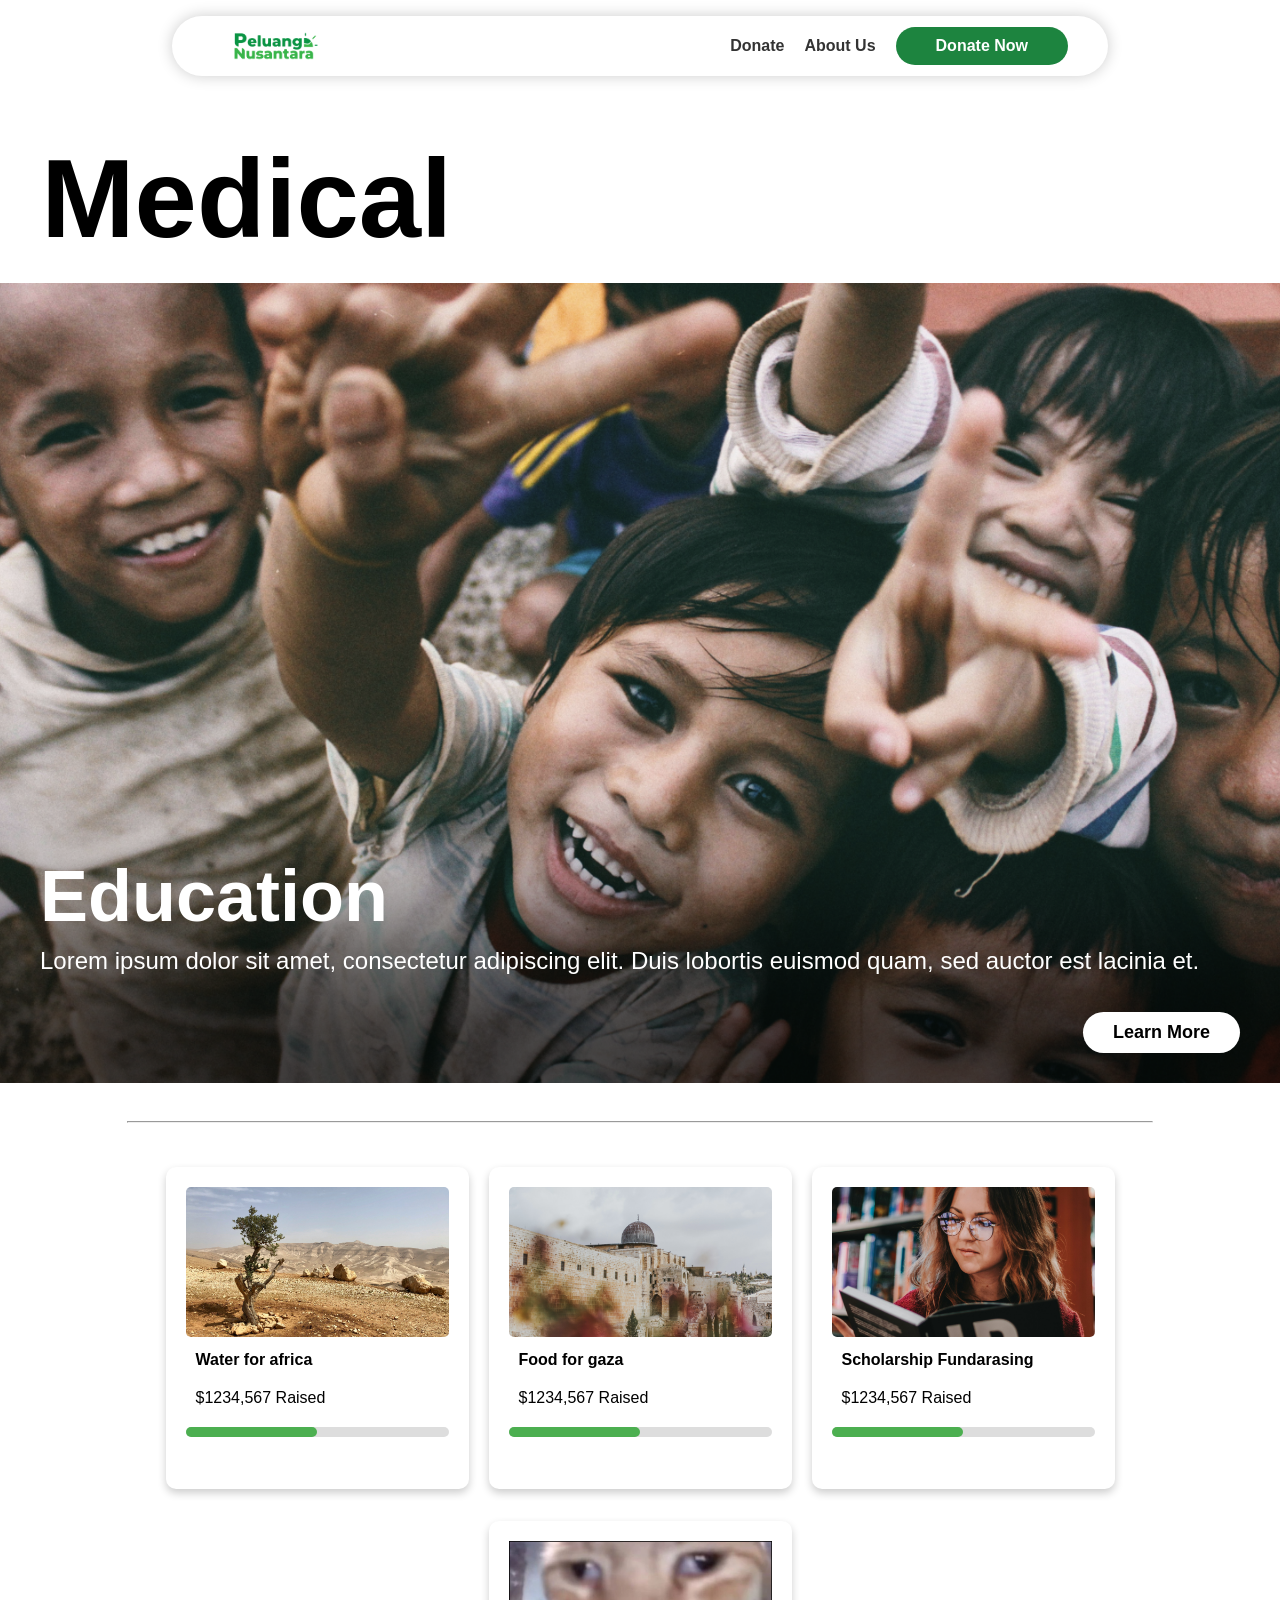
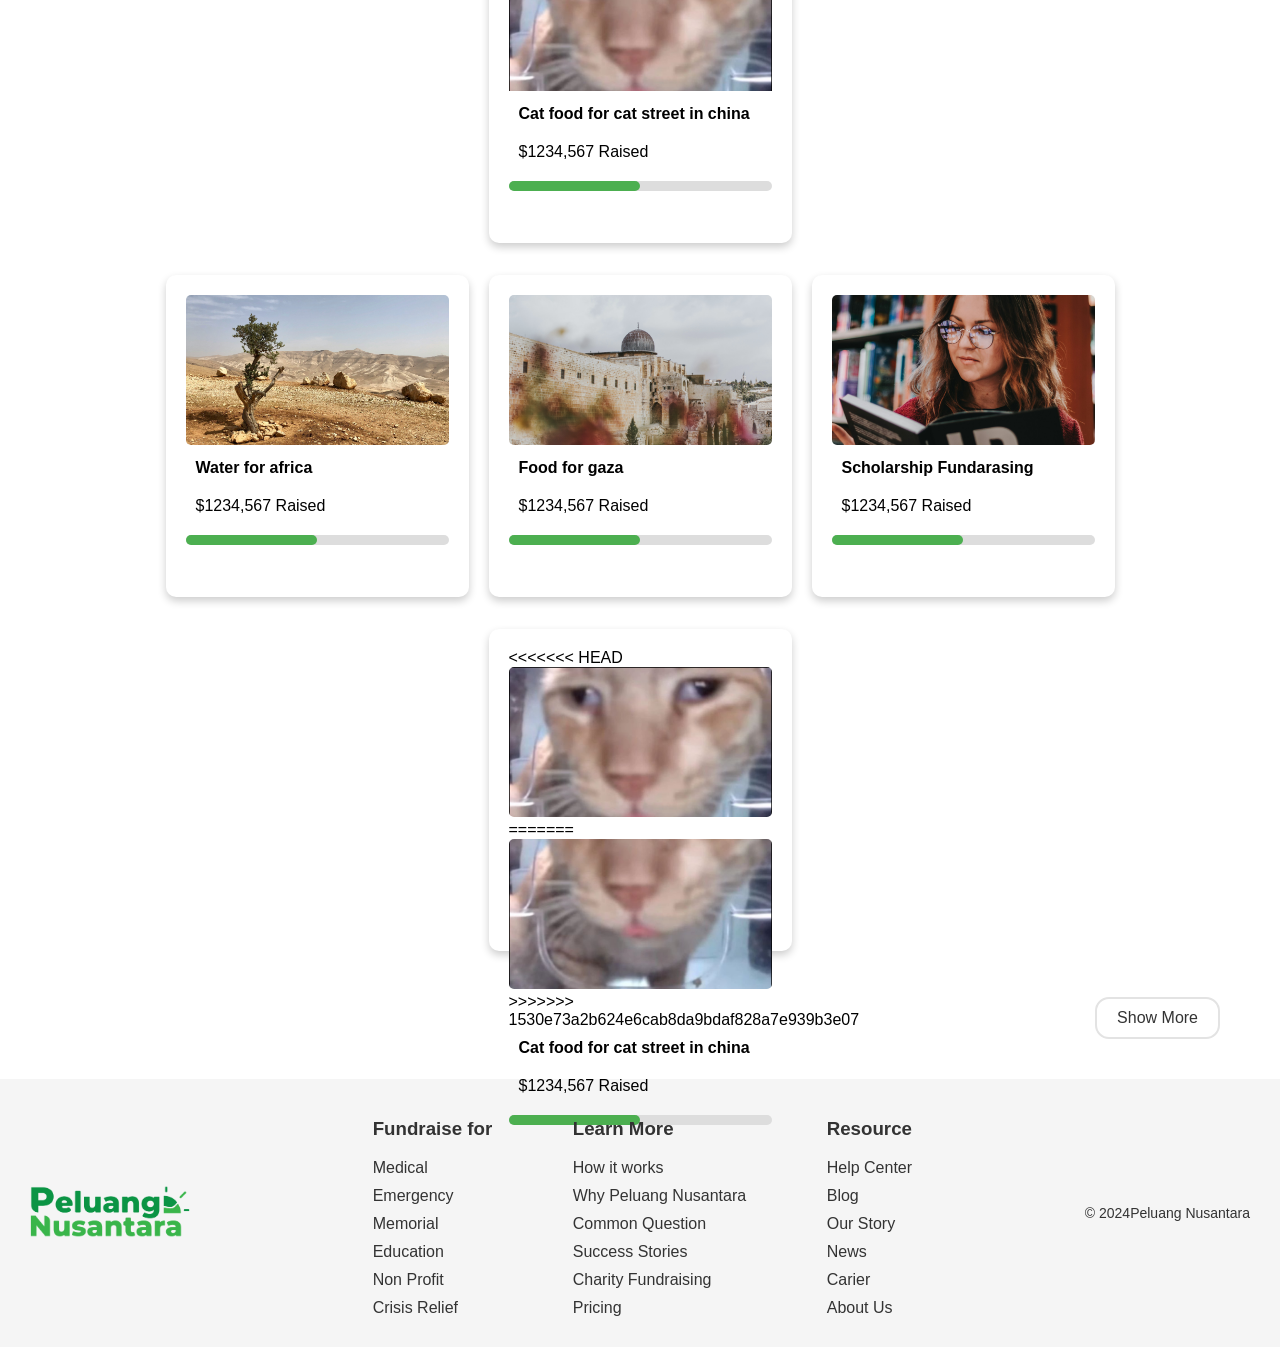
==== commit 5f676e33: "Update: Massive UI change for html and css for better viewing and decoration" ====
--- a/html/donationinti.html
+++ b/html/donationinti.html
@@ -130,7 +130,11 @@
         </div>
         <div class="card">
             <a href="information.html">
+<<<<<<< HEAD
                 <img src="../assets/catFood.png" alt="Cat Food for Cat Street in China" class="card-img" style="object-position: top;">
+=======
+                <img src="../assets/catFood.png" alt="Cat Food for Cat Street in China" class="card-img">
+>>>>>>> 1530e73a2b624e6cab8da9bdaf828a7e939b3e07
                 <div class="card-title">Cat food for cat street in china</div>
                 <div class="card-text">$1234,567 Raised</div>
                 <div class="progress-container">
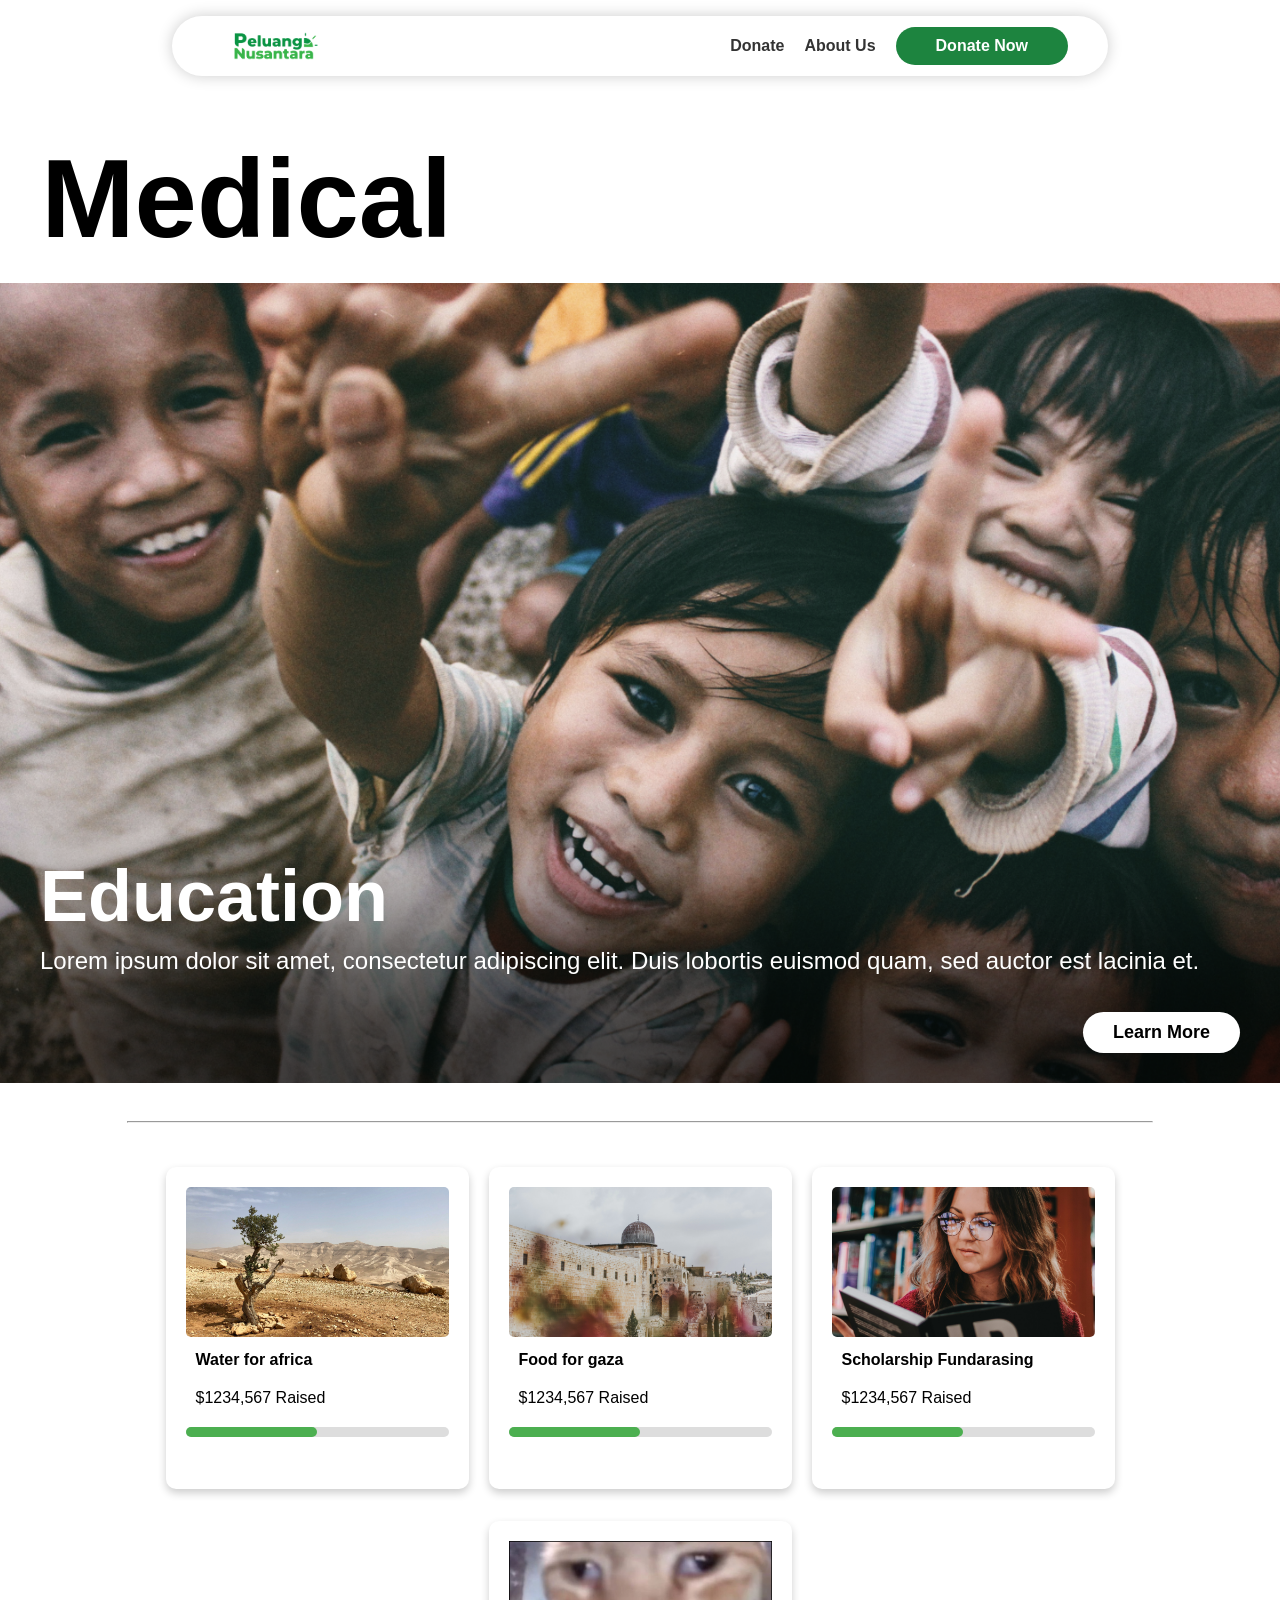
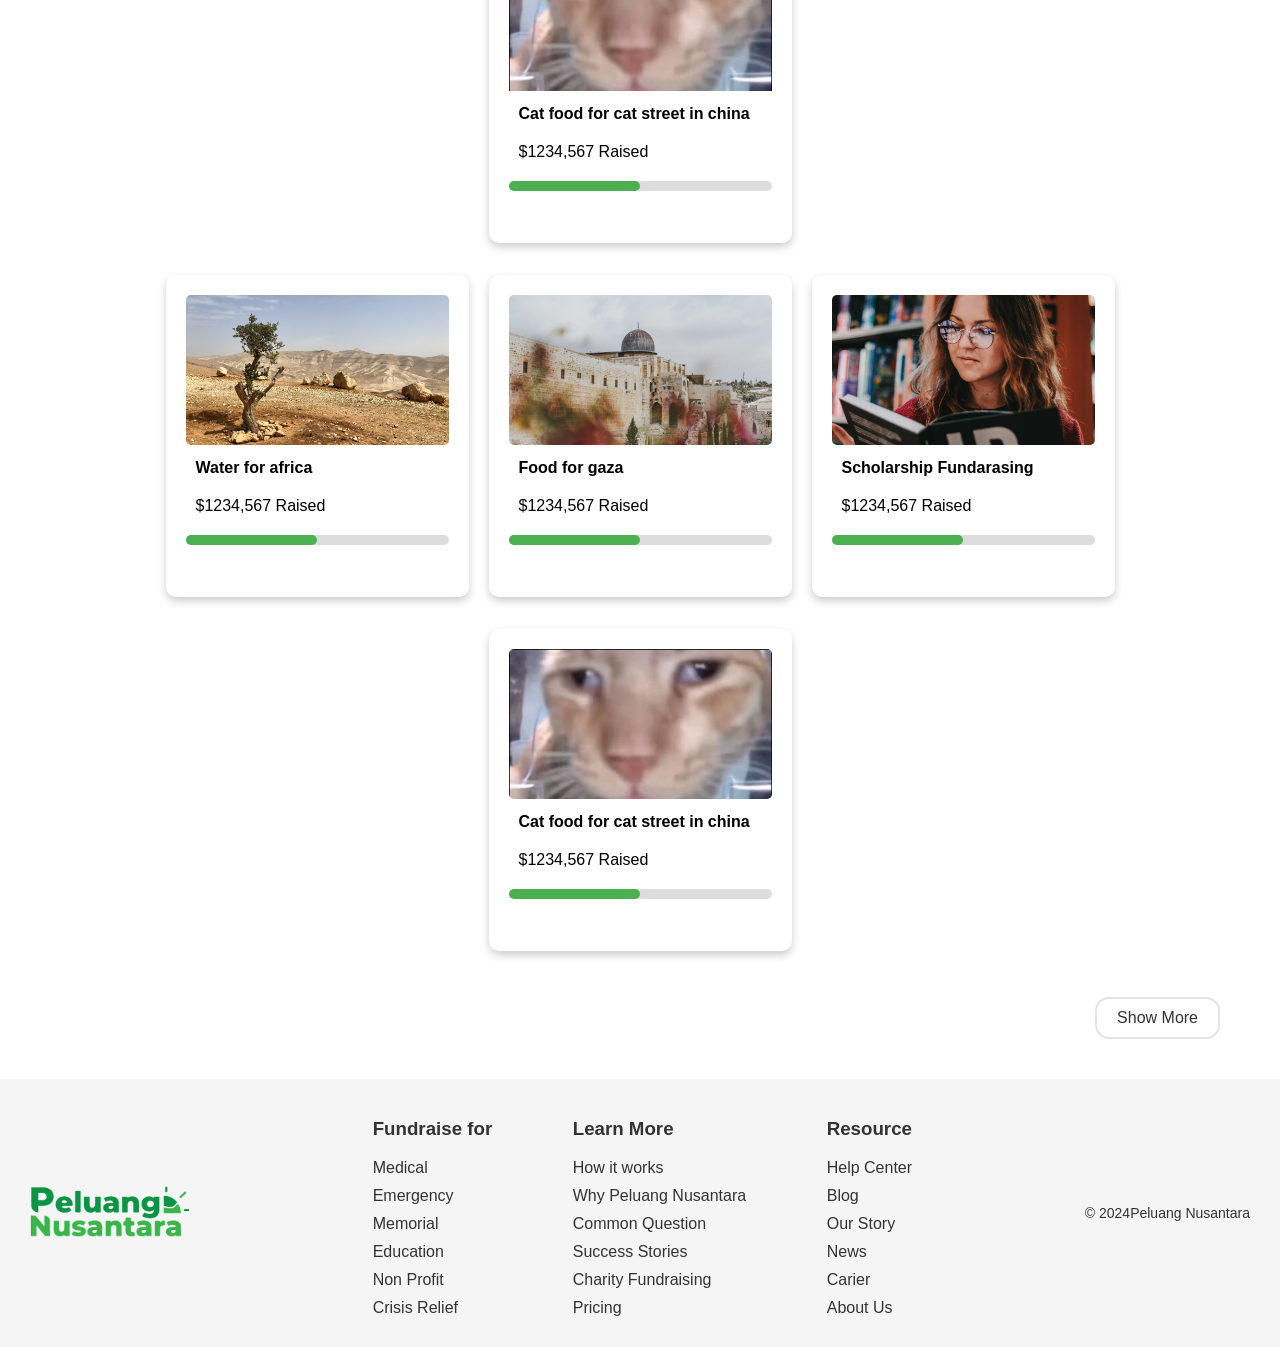
==== commit db7152af: "Update: Massive UI change for html and css for better viewing and decoration" ====
--- a/html/donationinti.html
+++ b/html/donationinti.html
@@ -130,11 +130,7 @@
         </div>
         <div class="card">
             <a href="information.html">
-<<<<<<< HEAD
                 <img src="../assets/catFood.png" alt="Cat Food for Cat Street in China" class="card-img" style="object-position: top;">
-=======
-                <img src="../assets/catFood.png" alt="Cat Food for Cat Street in China" class="card-img">
->>>>>>> 1530e73a2b624e6cab8da9bdaf828a7e939b3e07
                 <div class="card-title">Cat food for cat street in china</div>
                 <div class="card-text">$1234,567 Raised</div>
                 <div class="progress-container">
